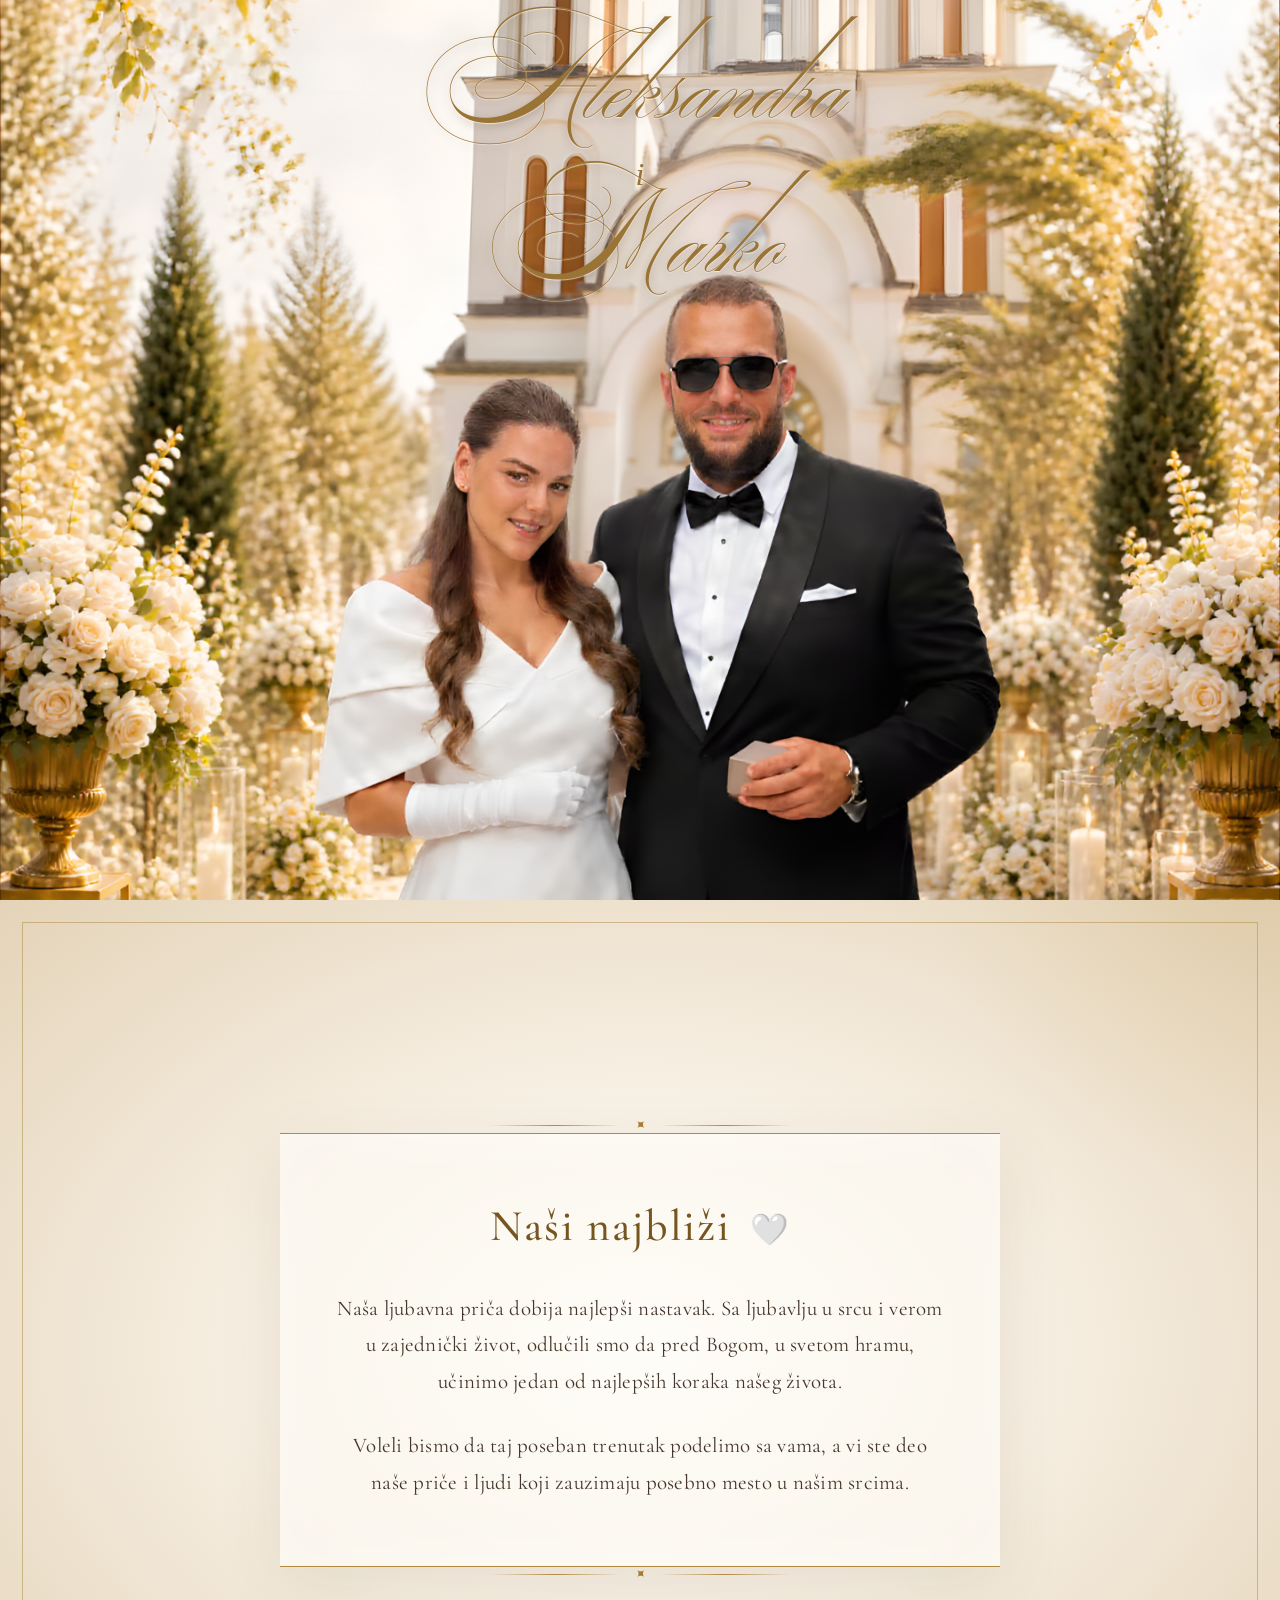
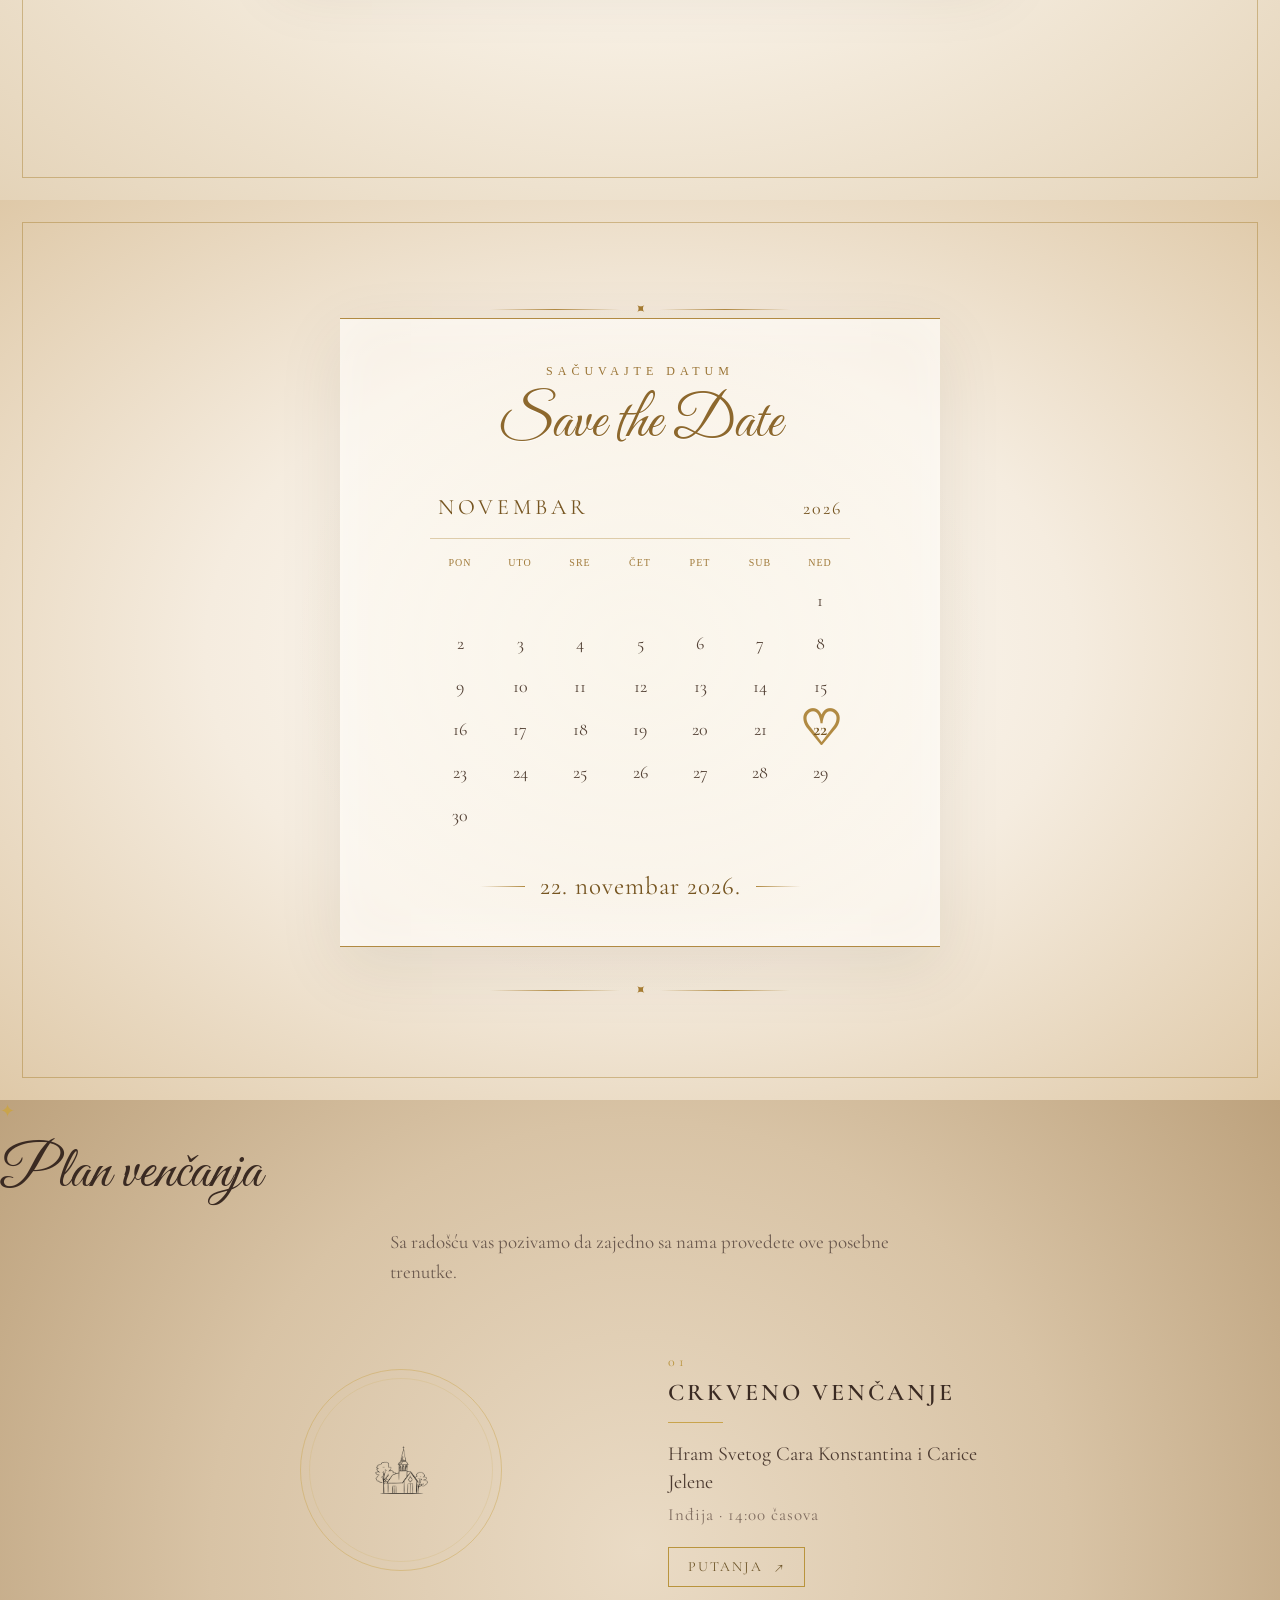
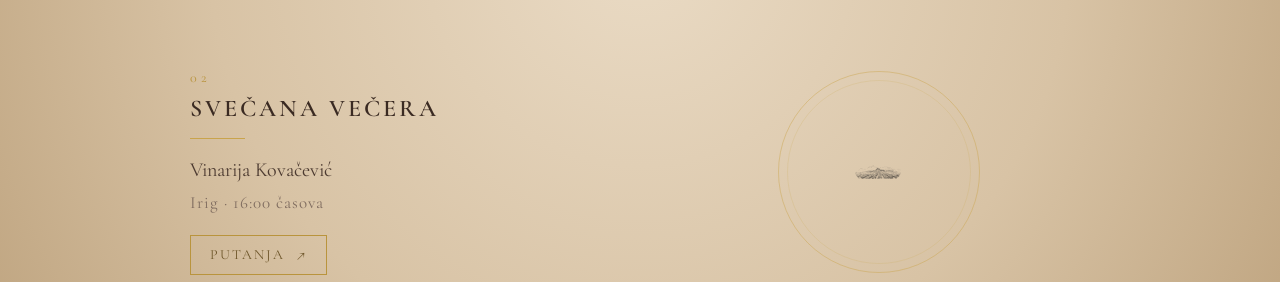
==== main.html @ 63fb06d2 "pozivnica" ====
<!DOCTYPE html>
<html lang="en">
<head>
    <meta charset="UTF-8">
    <meta name="viewport" content="width=device-width, initial-scale=1.0">
    <title>Aleksandra i Marko</title>
    <link rel="stylesheet" href="style.css">

    <link rel="preconnect" href="https://fonts.googleapis.com">
<link rel="preconnect" href="https://fonts.gstatic.com" crossorigin>

<link href="https://fonts.googleapis.com/css2?family=Cormorant+Garamond:wght@400;500;600&family=Great+Vibes&display=swap" rel="stylesheet">
</head>
<body>

    <div class="petals">
        <span class="petal" style="left: 5%; --sway: 40px; animation-duration: 8s; animation-delay: 0s;"></span>
        <span class="petal" style="left: 15%; --sway: -30px; animation-duration: 10s; animation-delay: 2s;"></span>
        <span class="petal" style="left: 25%; --sway: 50px; animation-duration: 9s; animation-delay: 4s;"></span>
        <span class="petal" style="left: 35%; --sway: -40px; animation-duration: 11s; animation-delay: 1s;"></span>
        <span class="petal" style="left: 45%; --sway: 35px; animation-duration: 8s; animation-delay: 5s;"></span>
        <span class="petal" style="left: 55%; --sway: -50px; animation-duration: 10s; animation-delay: 3s;"></span>
        <span class="petal" style="left: 65%; --sway: 45px; animation-duration: 9s; animation-delay: 6s;"></span>
        <span class="petal" style="left: 75%; --sway: -35px; animation-duration: 12s; animation-delay: 2s;"></span>
        <span class="petal" style="left: 85%; --sway: 55px; animation-duration: 8s; animation-delay: 4s;"></span>
        <span class="petal" style="left: 95%; --sway: -45px; animation-duration: 10s; animation-delay: 1s;"></span>
    </div>

   <section class="couple-hero">

       <div class="couple-names">

    <span class="name">Aleksandra</span>

    <span class="and">i</span>

    <span class="name">Marko</span>

</div>

    </section>

    <section class="love-story">

   


    <div class="gold-ornament top-ornament">
        <span></span>
        <span>✦</span>
        <span></span>
    </div>

    <div class="story-content">

        <h2>Naši najbliži <span>🤍</span></h2>

        <p>
            Naša ljubavna priča dobija najlepši nastavak.
            Sa ljubavlju u srcu i verom u zajednički život,
            odlučili smo da pred Bogom, u svetom hramu,
            učinimo jedan od najlepših koraka našeg života.
        </p>

        <p>
            Voleli bismo da taj poseban trenutak podelimo sa vama,
            a vi ste deo naše priče i ljudi koji zauzimaju
            posebno mesto u našim srcima.
        </p>

    </div>

    <div class="gold-ornament bottom-ornament">
        <span></span>
        <span>✦</span>
        <span></span>
    </div>

</section>

<section class="save-date">

    <div class="save-date-ornament">
        <span></span>
        <span>✦</span>
        <span></span>
    </div>

    <div class="save-date-content">

        <p class="save-date-small">SAČUVAJTE DATUM</p>

        <h2>Save the Date</h2>

        <div class="calendar">

            <div class="calendar-header">
                <span>NOVEMBAR</span>
                <span>2026</span>
            </div>

            <div class="weekdays">
                <span>PON</span>
                <span>UTO</span>
                <span>SRE</span>
                <span>ČET</span>
                <span>PET</span>
                <span>SUB</span>
                <span>NED</span>
            </div>

            <div class="days">

                <span></span>
                <span></span>
                <span></span>
                <span></span>
                <span></span>
                <span></span>

                <span>1</span>
                <span>2</span>
                <span>3</span>
                <span>4</span>
                <span>5</span>
                <span>6</span>
                <span>7</span>
                <span>8</span>
                <span>9</span>
                <span>10</span>
                <span>11</span>
                <span>12</span>
                <span>13</span>
                <span>14</span>
                <span>15</span>
                <span>16</span>
                <span>17</span>
                <span>18</span>
                <span>19</span>
                <span>20</span>
                <span>21</span>

                <span class="special-day">
                    <span class="heart">♡</span>
                    <span class="date-number">22</span>
                </span>

                <span>23</span>
                <span>24</span>
                <span>25</span>
                <span>26</span>
                <span>27</span>
                <span>28</span>
                <span>29</span>
                <span>30</span>

            </div>

        </div>

        <div class="save-date-bottom">

            <span class="mini-line"></span>

            <p>22. novembar 2026.</p>

            <span class="mini-line"></span>

        </div>

    </div>

    <div class="save-date-ornament bottom-save">
        <span></span>
        <span>✦</span>
        <span></span>
    </div>

</section>

<!-- =========================
     PLAN VENČANJA
========================= -->

<section class="wedding-plan">

    <div class="section-ornament">✦</div>

    <h2>Plan venčanja</h2>

    <p class="plan-intro">
        Sa radošću vas pozivamo da zajedno sa nama
        provedete ove posebne trenutke.
    </p>


    <div class="plan-items">

        <!-- CRKVENO VENČANJE -->

        <div class="plan-item">

            <div class="location-image">
                <img
                    src="img/hram-outline.png"
                    alt="Hram Svetog Cara Konstantina i Carice Jelene"
                >
            </div>

            <div class="plan-content">

                <span class="plan-number">01</span>

                <h3>CRKVENO VENČANJE</h3>

                <div class="gold-line"></div>

                <p class="location-name">
                    Hram Svetog Cara Konstantina
                    i Carice Jelene
                </p>

                <p class="location-place">
                    Inđija · 14:00 časova
                </p>

                <a
                    href="https://www.google.com/maps/search/?api=1&query=Hram+Svetog+Cara+Konstantina+i+Carice+Jelene+Indjija"
                    target="_blank"
                    class="route-button"
                >
                    <span>PUTANJA</span>
                    <span class="arrow">↗</span>
                </a>

            </div>

        </div>


        <!-- SVEČANA VEČERA -->

        <div class="plan-item">

            <div class="location-image">
                <img
                    src="img/vinarija-outline.png"
                    alt="Vinarija Kovačević"
                >
            </div>

            <div class="plan-content">

                <span class="plan-number">02</span>

                <h3>SVEČANA VEČERA</h3>

                <div class="gold-line"></div>

                <p class="location-name">
                    Vinarija Kovačević
                </p>

                <p class="location-place">
                    Irig · 16:00 časova
                </p>

                <a
                    href="https://www.google.com/maps/search/?api=1&query=Vinarija+Kovacevic+Irig"
                    target="_blank"
                    class="route-button"
                >
                    <span>PUTANJA</span>
                    <span class="arrow">↗</span>
                </a>

            </div>

        </div>

    </div>

</section>














<script src="script.js"></script>
</body>
</html>
---- style.css ----
@import url('https://fonts.googleapis.com/css2?family=Ballet&display=swap');

* {
    margin: 0;
    padding: 0;
    box-sizing: border-box;
}

html,
body {
    width: 100%;
    height: 100%;
}

body {
    overflow-x: hidden;
    overflow-y: auto;

  background:
        radial-gradient(
            circle at center,
            #eadbc5 0%,
            #d8c3a5 55%,
            #bda27d 100%
        );


    font-family: Georgia, "Times New Roman", serif;
}


/* =========================
   GLAVNA STRANICA
========================= */



.cover {
    width: 100%;
    height: 100vh;

    display: flex;
    justify-content: center;
    align-items: center;

    position: relative;
}


/* =========================
   SLIKA SA GOLUBOVIMA
========================= */

.invitation-image {
    position: relative;

    display: flex;
    justify-content: center;
    align-items: center;

    z-index: 5;

    animation: floating 4s ease-in-out infinite;
}


.invitation-image img {
    display: block;

    width: min(700px, 85vw);
    max-height: 82vh;

    object-fit: contain;

    filter:
        drop-shadow(
            0 18px 30px rgba(100, 75, 45, 0.16)
        );
}


/* =========================
   POMERANJE SLIKE GORE-DOLE
========================= */

@keyframes floating {

    0%,
    100% {
        transform: translateY(0);
    }

    50% {
        transform: translateY(-12px);
    }
}


/* =========================
   DUGME OTVORITE
========================= */

#openInvitation {
    position: absolute;

    left: 50%;
    bottom: 33%;

    transform: translateX(-50%) rotate(8deg);

    padding: 13px 36px;

    background: transparent;

    border: 1px solid #b99d7d;

    color: #765f49;

    font-family: Georgia, "Times New Roman", serif;

    font-size: 13px;

    letter-spacing: 3px;

    cursor: pointer;

    z-index: 10;

    transition:
        background 0.3s ease,
        color 0.3s ease,
        transform 0.3s ease,
        box-shadow 0.3s ease;
}

#openInvitation:hover {
    background: #b99d7d;

    color: #fff;

    transform:
        translateX(-50%)
        translateY(-2px);

    box-shadow:
        0 8px 20px rgba(100, 75, 45, 0.2);
}


/* =========================
   LATICE
========================= */

.petals {
    position: fixed;

    inset: 0;

    overflow: hidden;

    pointer-events: none;

    z-index: 20;
}


.petal {
    position: absolute;

    top: -30px;

    width: 13px;
    height: 8px;

    background: rgba(255, 255, 255, 0.92);

    border-radius: 100% 0 100% 0;

    filter:
        drop-shadow(
            0 2px 3px rgba(120, 90, 60, 0.12)
        );

    animation: falling linear infinite;
}


@keyframes falling {

    0% {
        transform:
            translateY(-30px)
            translateX(0)
            rotate(0deg);

        opacity: 0;
    }

    10% {
        opacity: 1;
    }

    50% {
        transform:
            translateY(50vh)
            translateX(var(--sway))
            rotate(180deg);
    }

    100% {
        transform:
            translateY(110vh)
            translateX(calc(var(--sway) * -1))
            rotate(360deg);

        opacity: 0;
    }
}


@media (max-width: 600px) {

    .invitation-image img {
        width: 94vw;
        max-height: 75vh;
    }

    #openInvitation {
        bottom: 33%;

        padding: 8px 20px;

        font-size: 9px;

        letter-spacing: 2px;

        transform: translateX(-50%) rotate(8deg);
    }

    #openInvitation:hover {
        transform: translateX(-50%) rotate(8deg);
    }
}

/* =========================
   ALEKSANDRA & MARKO
========================= */

.couple-hero {
    width: 100%;
    min-height: 100vh;

    position: relative;

    display: flex;
    justify-content: center;
    align-items: flex-start;

    background-image: url("img/anaimarko.jpg");
    background-size: cover;
    background-position: center center;

    overflow: hidden;
}


.couple-names {
    position: absolute;

    top: 6%;
    left: 50%;

    transform: translateX(-50%);

    width: 100%;

    display: flex;
    flex-direction: column;
    align-items: center;

    text-align: center;

    z-index: 2;
}


.couple-names .name {
    font-family: "Ballet", "Allura", "Snell Roundhand",
        "Segoe Script", cursive;

    font-size: clamp(70px, 9vw, 125px);

    font-weight: 400;

    line-height: 0.75;

    color: #9a7435;

    text-shadow:
        0 1px 1px rgba(255, 255, 255, 0.6),
        0 3px 10px rgba(70, 45, 15, 0.25);
}


.couple-names .and {
    font-family: Georgia, "Times New Roman", serif;

    font-size: clamp(20px, 2.5vw, 32px);

    font-style: italic;

    color: #9a7435;

    margin: 18px 0;

    line-height: 1;
}

@media (max-width: 600px) {

    .couple-hero {
        width: 100%;
        height: 0;
        min-height: 0;

        /* visina fotografije */
        padding-bottom: 135%;

        background-size: 100% 100%;
        background-repeat: no-repeat;
        background-position: center top;
        background-color: #f3ebdd;

        overflow: hidden;
    }

    .couple-names {
        top: 3%;
    }

    .couple-names .name {
        font-size: 40px;
    }

    .couple-names .and {
        font-size: 25px;
        margin: 12px 0;
    }

    .love-story {
        min-height: auto;
        padding: 0 20px 60px;
    }

    .love-story::before {
        inset: 12px;
    }

    .story-content {
        width: 100%;
        padding: 40px 24px;
    }

    .story-content h2 {
        font-size: 34px;
        margin-bottom: 28px;
    }

    .story-content h2 span {
        font-size: 26px;
    }

    .story-content p {
        font-size: 18px;
        line-height: 1.65;
    }

    .gold-ornament {
        width: 220px;
    }

    .top-ornament {
        margin: 0;
    }

    .bottom-ornament {
        margin-top: 0;
    }
}
.love-story {
    position: relative;
    width: 100%;
    min-height: 100vh;
    box-sizing: border-box;

    padding: 110px 25px;

    display: flex;
    flex-direction: column;
    justify-content: center;
    align-items: center;

    background:
        radial-gradient(
            ellipse at center,
            #fffdf8 0%,
            #f6eee1 45%,
            #e4d3b8 100%
        );

    overflow: hidden;
}

/* Suptilni zlatni sjaj u pozadini */
.love-story::after {
    content: "";
    position: absolute;

    width: 600px;
    height: 600px;

    border-radius: 50%;

    background: radial-gradient(
        circle,
        rgba(190, 150, 70, 0.13),
        rgba(190, 150, 70, 0) 70%
    );

    top: -300px;
    right: -250px;

    pointer-events: none;
}

/* Elegantni okvir oko cele sekcije */
.love-story::before {
    content: "";

    position: absolute;
    inset: 22px;

    border: 1px solid rgba(166, 126, 47, 0.45);

    pointer-events: none;
}


/* GLAVNI BLOK SA TEKSTOM */

.story-content {
    position: relative;
    z-index: 2;

    width: min(720px, 100%);
    box-sizing: border-box;

    padding: 65px 55px;

    text-align: center;

    background: rgba(255, 253, 248, 0.55);

    border-top: 1px solid #b18a42;
    border-bottom: 1px solid #b18a42;

    box-shadow:
        0 20px 60px rgba(80, 55, 20, 0.10),
        inset 0 0 50px rgba(255, 255, 255, 0.45);
}


/* NASLOV */

.story-content h2 {
    margin: 0 0 38px;

    font-family: "Cormorant Garamond", Georgia, serif;

    font-size: 44px;
    font-weight: 500;

    letter-spacing: 2px;

    color: #765521;
}

.story-content h2 span {
    font-family: Georgia, serif;

    font-size: 31px;

    margin-left: 7px;

    color: #a67c32;
}


/* TEKST */

.story-content p {
    margin: 0 auto 27px;

    max-width: 620px;

    font-family: "Cormorant Garamond", Georgia, serif;

    font-size: 21px;
    line-height: 1.75;

    letter-spacing: 0.25px;

    color: #45362b;
}

.story-content p:last-child {
    margin-bottom: 0;
}


/* ZLATNE LINIJE I ORNAMENT */

.gold-ornament {
    position: relative;
    z-index: 3;

    display: flex;
    align-items: center;
    justify-content: center;

    gap: 14px;

    width: 300px;

    color: #a67c32;
}

.gold-ornament span:first-child,
.gold-ornament span:last-child {
    height: 1px;
    flex: 1;

    background: linear-gradient(
        to right,
        transparent,
        #b18a42,
        transparent
    );
}

.gold-ornament span:nth-child(2) {
    font-size: 14px;
    transform: rotate(45deg);
}

.top-ornament {
    margin-bottom: -1px;
}

.bottom-ornament {
    margin-top: -1px;
}


/* TELEFON */

@media (max-width: 600px) {

    .love-story {
        min-height: auto;
        padding: 25px 20px 60px;
    }

    .love-story::before {
        inset: 12px;
    }

    .story-content {
        width: 100%;
        padding: 40px 24px;
    }

    .story-content h2 {
        font-size: 34px;
        margin-bottom: 28px;
    }

    .story-content h2 span {
        font-size: 26px;
    }

    .story-content p {
        font-size: 18px;
        line-height: 1.65;
    }

    .gold-ornament {
        width: 220px;
    }

    .top-ornament {
        margin-top: 0;
        margin-bottom: 0;
    }

    .bottom-ornament {
        margin-top: 0;
    }
}

/* =========================
   SAČUVAJ DATUM
========================= */

.save-date {
    position: relative;
    width: 100%;
    min-height: 100vh;
    padding: 100px 25px;
    display: flex;
    flex-direction: column;
    justify-content: center;
    align-items: center;
    box-sizing: border-box;

    background:
        radial-gradient(
            ellipse at center,
            #fffdf9 0%,
            #f5ecdf 48%,
            #dfc9a8 100%
        );

    overflow: hidden;
}

/* suptilni zlatni sjaj */

.save-date::before {
    content: "";
    position: absolute;
    width: 700px;
    height: 700px;
    border-radius: 50%;

    background:
        radial-gradient(
            circle,
            rgba(185, 145, 65, 0.14),
            rgba(185, 145, 65, 0) 70%
        );

    top: 50%;
    left: 50%;
    transform: translate(-50%, -50%);

    pointer-events: none;
}

/* elegantan okvir */

.save-date::after {
    content: "";
    position: absolute;
    inset: 22px;

    border: 1px solid rgba(166, 126, 47, 0.45);

    pointer-events: none;
}


/* =========================
   ORNAMENT
========================= */

.save-date-ornament {
    position: relative;
    z-index: 2;

    display: flex;
    align-items: center;
    justify-content: center;

    width: 300px;
    gap: 14px;

    color: #a67c32;
}

.save-date-ornament span:first-child,
.save-date-ornament span:last-child {
    height: 1px;
    flex: 1;

    background:
        linear-gradient(
            to right,
            transparent,
            #b18a42,
            transparent
        );
}

.save-date-ornament span:nth-child(2) {
    font-size: 14px;
    transform: rotate(45deg);
}

.bottom-save {
    margin-top: 35px;
}


/* =========================
   SADRŽAJ
========================= */

.save-date-content {
    position: relative;
    z-index: 2;

    width: min(600px, 100%);
    padding: 45px 50px;

    text-align: center;

    background: rgba(255, 253, 248, 0.48);

    border-top: 1px solid #b18a42;
    border-bottom: 1px solid #b18a42;

    box-shadow:
        0 20px 60px rgba(80, 55, 20, 0.10),
        inset 0 0 50px rgba(255, 255, 255, 0.45);
}


/* =========================
   NASLOV
========================= */

.save-date-small {
    margin: 0 0 8px;

    font-family: Georgia, serif;
    font-size: 12px;
    letter-spacing: 5px;

    color: #9a7435;
}

.save-date-content h2 {
    margin: 0 0 35px;

    font-family: "Great Vibes", cursive;
    font-size: 58px;
    font-weight: 400;

    color: #8d682d;

    text-shadow:
        0 1px 1px rgba(255, 255, 255, 0.8);
}


/* =========================
   KALENDAR
========================= */

.calendar {
    width: 100%;
    max-width: 420px;
    margin: 0 auto;
}


/* NOVEMBAR 2026 */

.calendar-header {
    display: flex;
    justify-content: space-between;
    align-items: baseline;

    padding: 0 8px 18px;

    border-bottom: 1px solid rgba(166, 126, 47, 0.35);

    font-family: "Cormorant Garamond", Georgia, serif;

    color: #765521;
}

.calendar-header span:first-child {
    font-size: 22px;
    letter-spacing: 4px;
}

.calendar-header span:last-child {
    font-size: 18px;
    letter-spacing: 2px;
}


/* DANI U NEDELJI */

.weekdays,
.days {
    display: grid;
    grid-template-columns: repeat(7, 1fr);
}

.weekdays {
    margin-top: 18px;
    margin-bottom: 10px;
}

.weekdays span {
    font-family: Georgia, serif;
    font-size: 10px;
    letter-spacing: 1px;

    color: #a17b3b;
}


/* DATUMI */

.days span {
    position: relative;

    height: 43px;

    display: flex;
    justify-content: center;
    align-items: center;

    font-family: "Cormorant Garamond", Georgia, serif;
    font-size: 18px;

    color: #554337;
}


/* =========================
   22. NOVEMBAR
========================= */

.special-day {
    position: relative;

    color: #8d682d !important;

    font-weight: 600;
}

.special-day .heart {
    position: absolute;

    left: 50%;
    top: 50%;

    transform: translate(-50%, -50%);

    width: 48px;
    height: 48px;

    display: flex;
    justify-content: center;
    align-items: center;

    font-family: Georgia, serif;
    font-size: 48px;

    color: #b18a42;

    line-height: 1;

    z-index: 0;
}

.special-day .date-number {
    position: relative;
    z-index: 2;

    font-size: 18px;

    color: #765521;
}


/* =========================
   DONJI DATUM
========================= */

.save-date-bottom {
    margin-top: 35px;

    display: flex;
    align-items: center;
    justify-content: center;

    gap: 15px;
}

.save-date-bottom p {
    margin: 0;

    font-family: "Cormorant Garamond", Georgia, serif;
    font-size: 25px;
    letter-spacing: 1px;

    color: #765521;
}

.mini-line {
    width: 45px;
    height: 1px;

    background:
        linear-gradient(
            to right,
            transparent,
            #b18a42
        );
}

.mini-line:last-child {
    background:
        linear-gradient(
            to left,
            transparent,
            #b18a42
        );
}


/* =========================
   TELEFON
========================= */

@media (max-width: 600px) {

    .save-date {
        min-height: auto;
        padding: 70px 20px 60px;
    }

    .save-date::after {
        inset: 12px;
    }

    .save-date-content {
        width: 100%;
        padding: 40px 20px;
    }

    .save-date-small {
        font-size: 10px;
        letter-spacing: 3px;
    }

    .save-date-content h2 {
        font-size: 46px;
        margin-bottom: 30px;
    }

    .calendar {
        max-width: 100%;
    }

    .calendar-header span:first-child {
        font-size: 19px;
    }

    .calendar-header span:last-child {
        font-size: 16px;
    }

    .days span {
        height: 40px;
        font-size: 17px;
    }

    .special-day .heart {
        width: 44px;
        height: 44px;
        font-size: 44px;
    }

    .special-day .date-number {
        font-size: 17px;
    }

    .save-date-bottom {
        gap: 8px;
    }

    .save-date-bottom p {
        font-size: 20px;
        white-space: nowrap;
    }

    .mini-line {
        width: 25px;
    }

    .save-date-ornament {
        width: 220px;
    }
}
/* =========================
   LUKSUZNI ZLATNI VATROMET
========================= */

#fireworks {
    position: fixed;
    inset: 0;
    width: 100vw;
    height: 100vh;

    z-index: 99999;
    pointer-events: none;

    display: none;
    overflow: hidden;

    background: rgba(30, 20, 10, 0.08);
}


/* =========================
   CENTRALNI ZLATNI BLJESAK
========================= */

#fireworks::before {
    content: "";
    position: absolute;

    left: 50%;
    top: 50%;

    width: 20px;
    height: 20px;

    transform: translate(-50%, -50%);

    border-radius: 50%;

    background: #fff8d6;

    box-shadow:
        0 0 20px #fff8d6,
        0 0 50px #e8c66a,
        0 0 100px #d4af37,
        0 0 180px rgba(212, 175, 55, 0.8);

    animation: central-explosion 1.8s ease-out forwards;
}


@keyframes central-explosion {

    0% {
        transform:
            translate(-50%, -50%)
            scale(0);

        opacity: 0;
    }

    20% {
        transform:
            translate(-50%, -50%)
            scale(3);

        opacity: 1;
    }

    45% {
        transform:
            translate(-50%, -50%)
            scale(10);

        opacity: 0.8;
    }

    100% {
        transform:
            translate(-50%, -50%)
            scale(80);

        opacity: 0;
    }
}


/* =========================
   ZLATNI SVETLEĆI TRAGOVI
========================= */

.firework {
    position: absolute;

    width: 4px;
    height: 4px;

    border-radius: 50%;

    background: #fff4bd;

    box-shadow:
        0 0 5px #fff4bd,
        0 0 12px #e8c66a,
        0 0 25px #d4af37,
        0 0 45px rgba(212, 175, 55, 0.8);

    animation:
        luxury-firework 2s
        cubic-bezier(0.05, 0.7, 0.2, 1)
        forwards;
}


@keyframes luxury-firework {

    0% {
        transform:
            translate(0, 0)
            scale(0);

        opacity: 0;
    }

    8% {
        transform:
            translate(0, 0)
            scale(2);

        opacity: 1;
    }

    55% {
        opacity: 1;
    }

    100% {
        transform:
            translate(var(--x), var(--y))
            scale(0.1);

        opacity: 0;
    }
}


/* =========================
   ZLATNI PRSTENOVI
========================= */

.firework-ring {
    position: absolute;

    left: var(--ring-x);
    top: var(--ring-y);

    width: 20px;
    height: 20px;

    border: 2px solid rgba(232, 198, 106, 0.9);

    border-radius: 50%;

    transform:
        translate(-50%, -50%)
        scale(0);

    animation:
        ring-explosion 1.5s
        ease-out forwards;
}


@keyframes ring-explosion {

    0% {
        transform:
            translate(-50%, -50%)
            scale(0);

        opacity: 1;
    }

    70% {
        opacity: 0.7;
    }

    100% {
        transform:
            translate(-50%, -50%)
            scale(18);

        opacity: 0;
    }
}


/* =========================
   CELO EKRAN - ZLATNI VELO
========================= */

#fireworks::after {
    content: "";

    position: absolute;
    inset: 0;

    background:
        radial-gradient(
            circle at center,
            rgba(255, 242, 190, 0.65),
            rgba(212, 175, 55, 0.25) 25%,
            rgba(212, 175, 55, 0.08) 50%,
            transparent 75%
        );

    animation:
        golden-screen 1.9s
        ease-out forwards;
}


@keyframes golden-screen {

    0% {
        opacity: 0;
    }

    20% {
        opacity: 0.2;
    }

    45% {
        opacity: 1;
    }

    65% {
        opacity: 0.4;
    }

    100% {
        opacity: 0;
    }
}
```css
/* =========================
   PLAN VENČANJA
========================= */

.wedding-plan {
    position: relative;

    padding: 100px 25px 110px;

    background:
        radial-gradient(
            circle at 50% 0%,
            rgba(212, 175, 55, 0.08),
            transparent 45%
        ),
        #f3ebdd;

    text-align: center;

    overflow: hidden;
}


/* =========================
   NASLOV
========================= */

.section-ornament {
    font-size: 18px;

    color: #c9a44c;

    margin-bottom: 15px;

    letter-spacing: 8px;
}


.wedding-plan h2 {
    margin: 0;

    font-family: "Great Vibes", cursive;

    font-size: 58px;

    font-weight: 400;

    color: #3a2a22;
}


.plan-intro {
    max-width: 500px;

    margin: 18px auto 65px;

    font-family: "Cormorant Garamond", serif;

    font-size: 19px;

    line-height: 1.6;

    color: #6b594e;
}


/* =========================
   STAVKE
========================= */

.plan-items {
    max-width: 900px;

    margin: 0 auto;

    display: flex;

    flex-direction: column;

    gap: 75px;
}


.plan-item {
    display: grid;

    grid-template-columns: 1fr 1fr;

    align-items: center;

    gap: 55px;

    position: relative;
}


/* DRUGA STAVKA OBRNUTA */

.plan-item:nth-child(2) {
    direction: rtl;
}

.plan-item:nth-child(2) .plan-content {
    direction: ltr;
}


/* =========================
   OUTLINE SLIKA
========================= */

.location-image {
    width: 250px;

    height: 220px;

    margin: 0 auto;

    display: flex;

    align-items: center;

    justify-content: center;

    position: relative;
}


/* SPOLJNI KRUG */

.location-image::before {
    content: "";

    position: absolute;

    width: 200px;
    height: 200px;

    border: 1px solid
        rgba(201, 164, 76, 0.45);

    border-radius: 50%;

    transition: 0.5s ease;
}


/* UNUTRAŠNJI KRUG */

.location-image::after {
    content: "";

    position: absolute;

    width: 182px;
    height: 182px;

    border: 1px solid
        rgba(201, 164, 76, 0.18);

    border-radius: 50%;

    transition: 0.5s ease;
}


/* SLIKA */

.location-image img {
    position: relative;

    z-index: 2;

    width: 175px;

    height: 175px;

    object-fit: contain;

    opacity: 0.9;

    filter:
        sepia(20%)
        saturate(0.7)
        brightness(0.75);

    transition:
        transform 0.5s ease,
        filter 0.5s ease;
}


/* =========================
   HOVER NA SLIKU
========================= */

.plan-item:hover .location-image::before {
    transform: scale(1.08);

    border-color:
        rgba(201, 164, 76, 0.8);
}


.plan-item:hover .location-image::after {
    transform: scale(1.15);

    border-color:
        rgba(201, 164, 76, 0.35);
}


.plan-item:hover .location-image img {
    transform: scale(1.06);

    filter:
        sepia(30%)
        saturate(1)
        brightness(0.65);
}


/* =========================
   TEKST
========================= */

.plan-content {
    text-align: left;
}


.plan-number {
    display: block;

    font-family: "Cormorant Garamond", serif;

    font-size: 14px;

    letter-spacing: 4px;

    color: #b9943d;

    margin-bottom: 8px;
}


.plan-content h3 {
    margin: 0;

    font-family: "Cormorant Garamond", serif;

    font-size: 24px;

    font-weight: 600;

    letter-spacing: 3px;

    color: #3a2a22;
}


.gold-line {
    width: 55px;

    height: 1px;

    background: #c9a44c;

    margin: 15px 0 17px;
}


.location-name {
    margin: 0;

    max-width: 330px;

    font-family: "Cormorant Garamond", serif;

    font-size: 20px;

    line-height: 1.4;

    color: #4d3b31;
}


.location-place {
    margin: 8px 0 22px;

    font-family: "Cormorant Garamond", serif;

    font-size: 17px;

    letter-spacing: 1px;

    color: #806d60;
}


/* =========================
   DUGME PUTANJA
========================= */

.route-button {
    display: inline-flex;

    align-items: center;

    gap: 12px;

    padding: 9px 19px;

    border: 1px solid #b9943d;

    color: #6f572b;

    text-decoration: none;

    font-family: "Cormorant Garamond", serif;

    font-size: 14px;

    letter-spacing: 2px;

    transition:
        background 0.3s ease,
        color 0.3s ease,
        transform 0.3s ease,
        box-shadow 0.3s ease;
}


.route-button .arrow {
    font-size: 16px;

    transition: transform 0.3s ease;
}


.route-button:hover {
    background: #b9943d;

    color: #fffaf0;

    transform: translateY(-3px);

    box-shadow:
        0 8px 20px
        rgba(91, 67, 25, 0.15);
}


.route-button:hover .arrow {
    transform:
        translate(3px, -3px);
}


/* =========================
   MOBILNI
========================= */

@media (max-width: 700px) {

    .wedding-plan {
        padding:
            75px 20px 85px;
    }


    .wedding-plan h2 {
        font-size: 48px;
    }


    .plan-intro {
        font-size: 18px;

        margin-bottom: 50px;

        max-width: 330px;
    }


    .plan-items {
        gap: 65px;
    }


    .plan-item,
    .plan-item:nth-child(2) {

        display: flex;

        flex-direction: column;

        gap: 25px;

        direction: ltr;
    }


    .plan-item:nth-child(2) .plan-content {
        direction: ltr;
    }


    /* KRUGOVI NA MOBILNOM */

    .location-image {
        width: 220px;

        height: 200px;
    }


    .location-image::before {
        width: 190px;

        height: 190px;
    }


    .location-image::after {
        width: 174px;

        height: 174px;
    }


    /* VEĆA SLIKA */

    .location-image img {
        width: 165px;

        height: 165px;
    }


    .plan-content {
        width: 100%;

        text-align: center;
    }


    .gold-line {
        margin:
            13px auto 16px;
    }


    .location-name {
        max-width: 300px;

        margin-left: auto;
        margin-right: auto;

        font-size: 19px;
    }


    .location-place {
        font-size: 16px;
    }

}
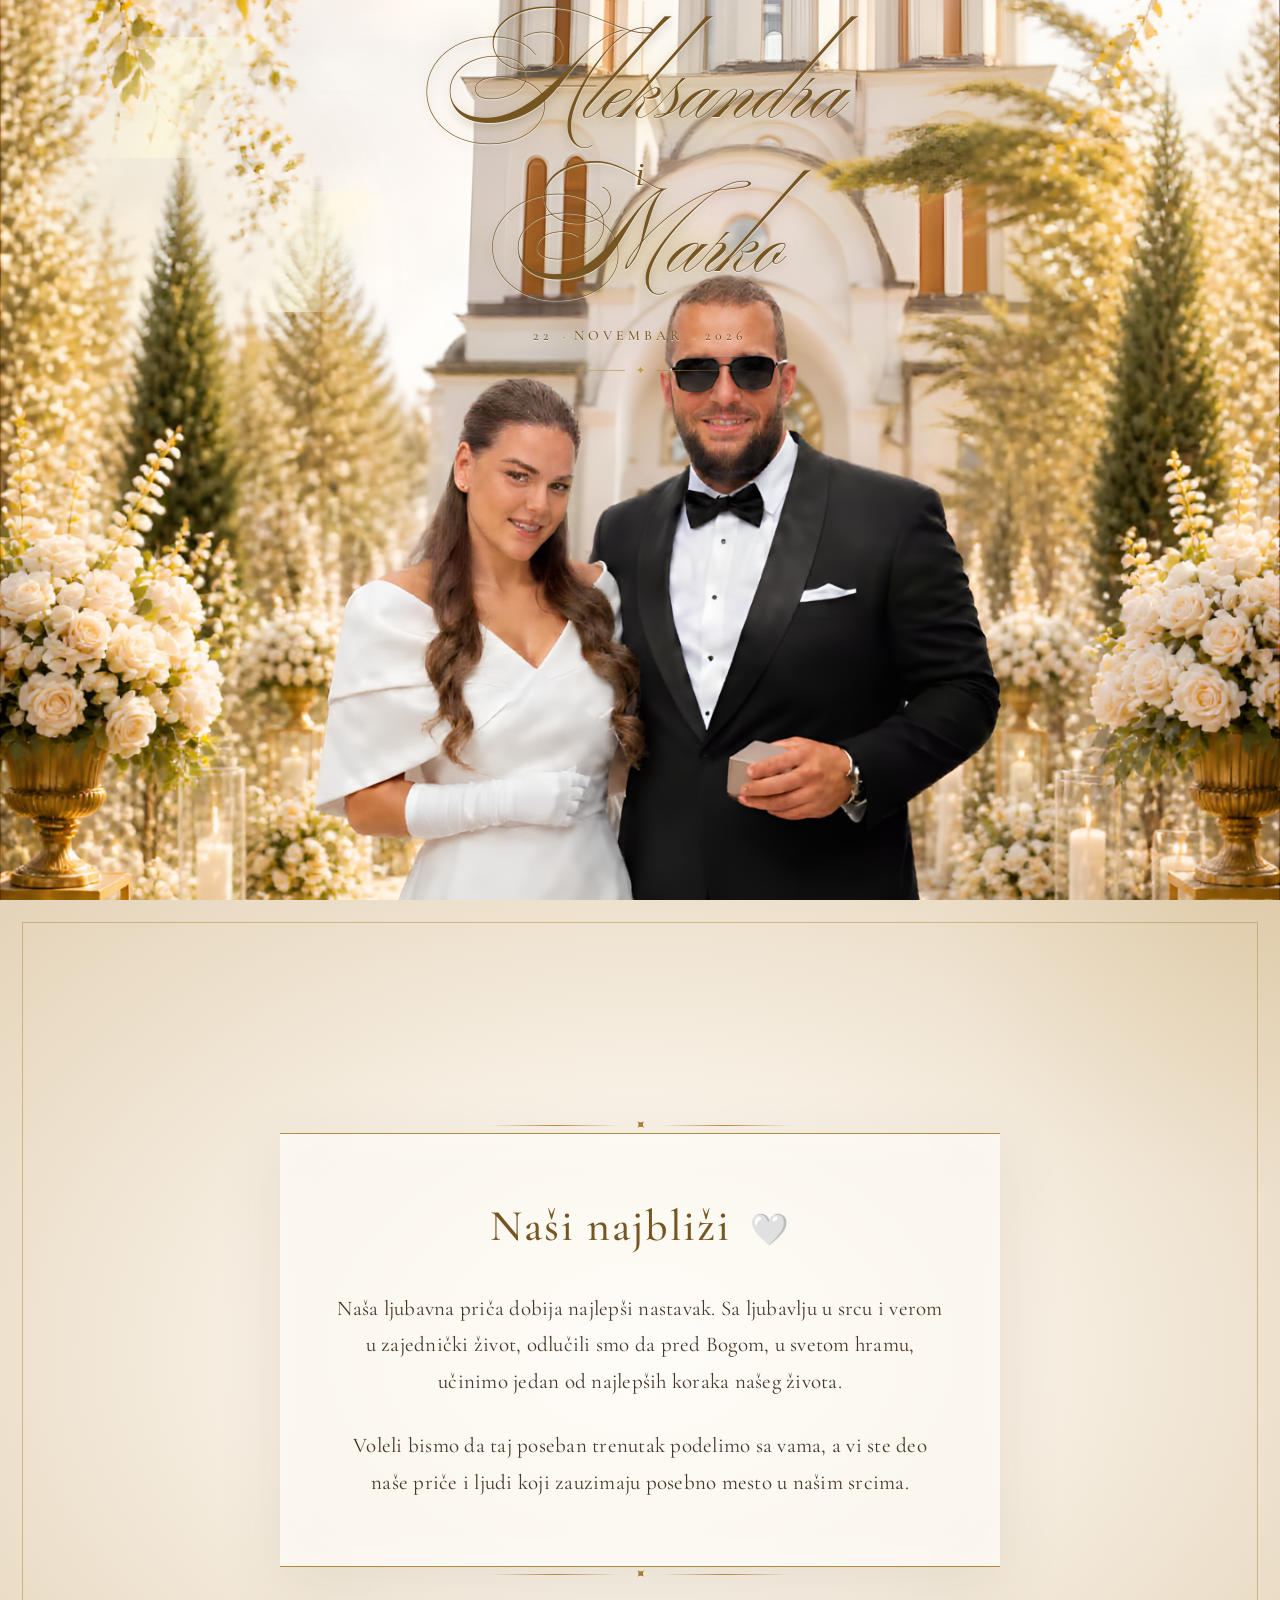
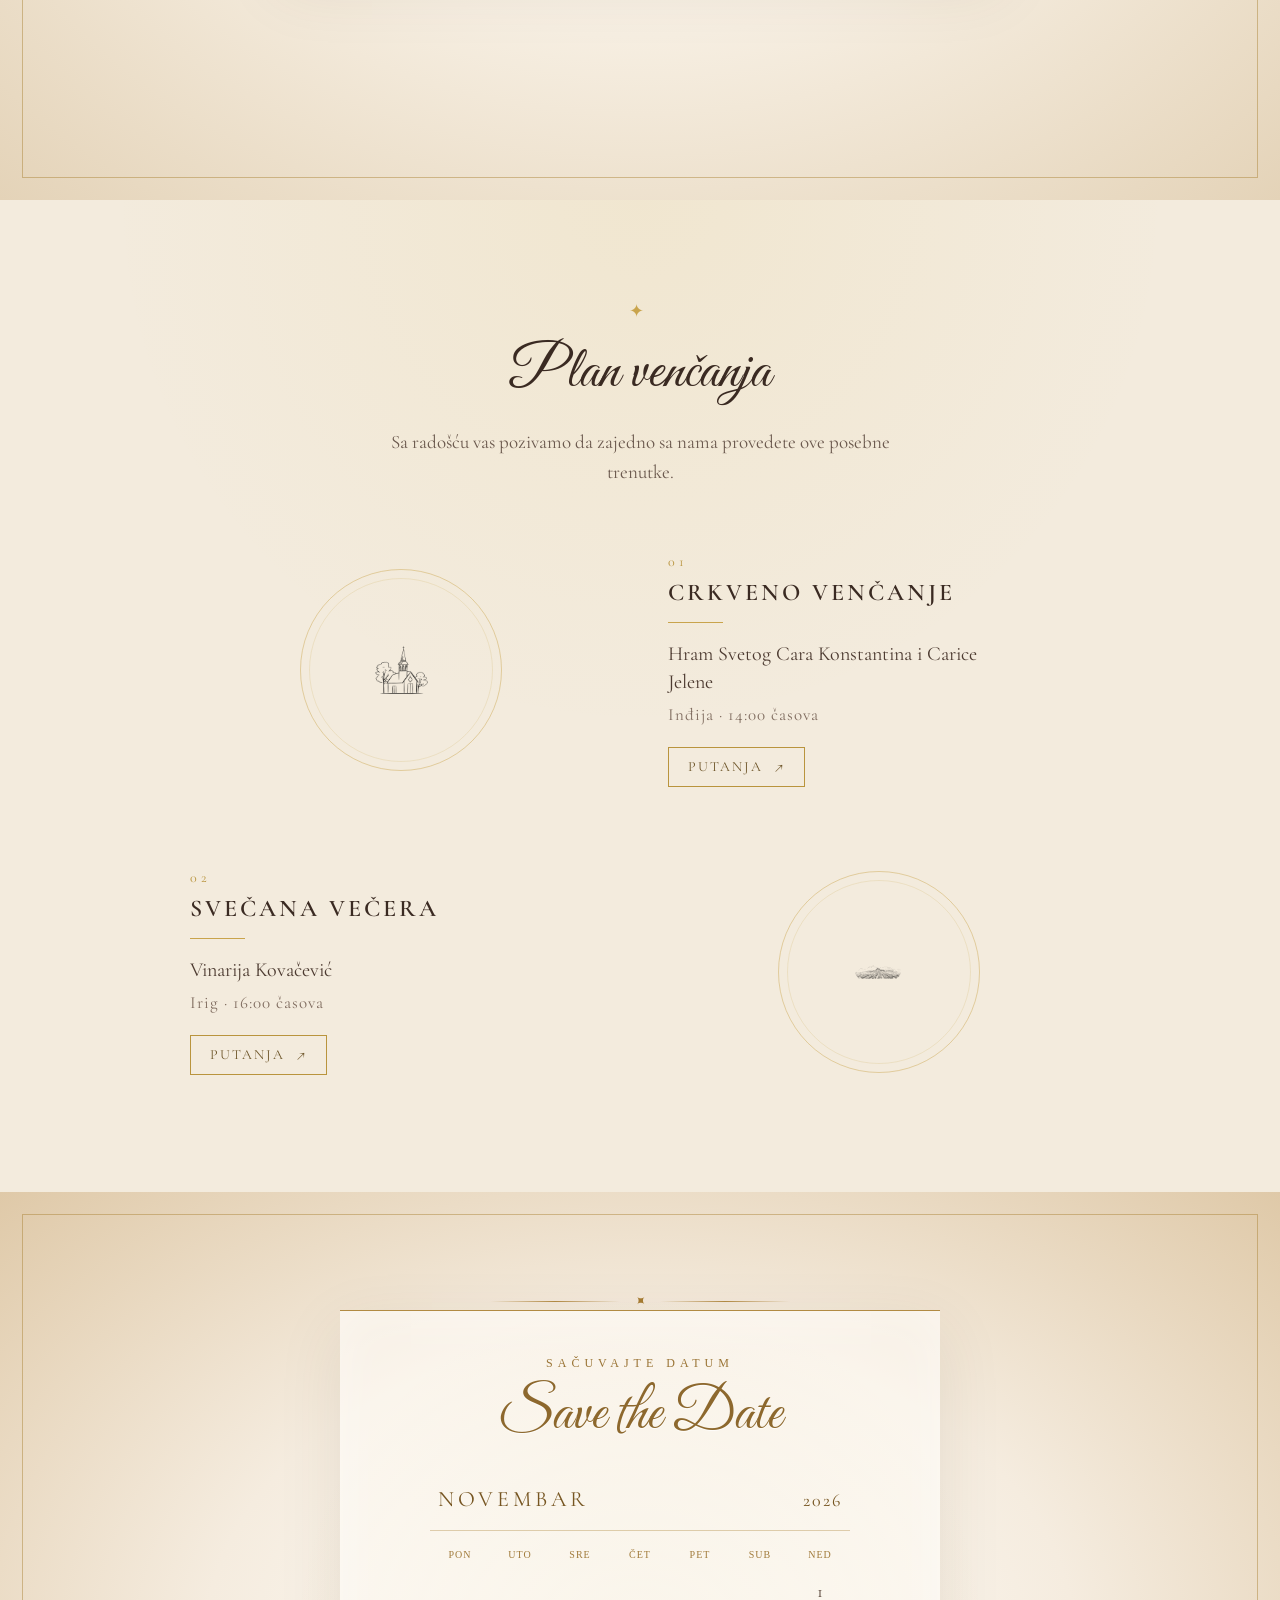
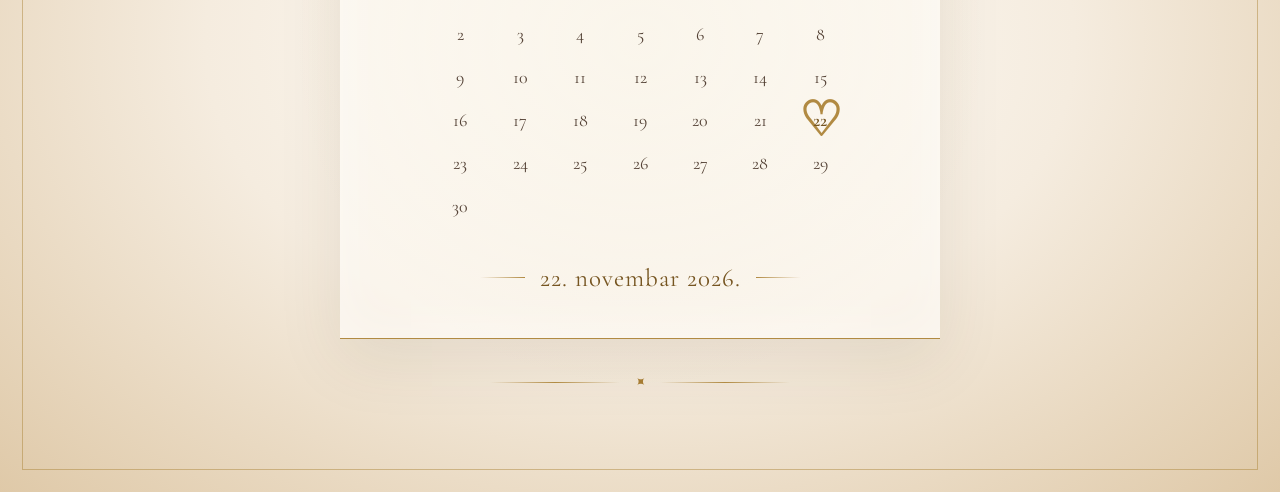
==== commit 79d278f2: "wedding-invatation" ====
--- a/main.html
+++ b/main.html
@@ -1,300 +1,373 @@
 <!DOCTYPE html>
-<html lang="en">
+<html lang="sr">
 <head>
     <meta charset="UTF-8">
     <meta name="viewport" content="width=device-width, initial-scale=1.0">
+
     <title>Aleksandra i Marko</title>
+
     <link rel="stylesheet" href="style.css">
 
     <link rel="preconnect" href="https://fonts.googleapis.com">
-<link rel="preconnect" href="https://fonts.gstatic.com" crossorigin>
-
-<link href="https://fonts.googleapis.com/css2?family=Cormorant+Garamond:wght@400;500;600&family=Great+Vibes&display=swap" rel="stylesheet">
+    <link rel="preconnect" href="https://fonts.gstatic.com" crossorigin>
+
+    <link
+        href="https://fonts.googleapis.com/css2?family=Cormorant+Garamond:wght@400;500;600&family=Great+Vibes&display=swap"
+        rel="stylesheet"
+    >
 </head>
+
 <body>
 
-    <div class="petals">
-        <span class="petal" style="left: 5%; --sway: 40px; animation-duration: 8s; animation-delay: 0s;"></span>
-        <span class="petal" style="left: 15%; --sway: -30px; animation-duration: 10s; animation-delay: 2s;"></span>
-        <span class="petal" style="left: 25%; --sway: 50px; animation-duration: 9s; animation-delay: 4s;"></span>
-        <span class="petal" style="left: 35%; --sway: -40px; animation-duration: 11s; animation-delay: 1s;"></span>
-        <span class="petal" style="left: 45%; --sway: 35px; animation-duration: 8s; animation-delay: 5s;"></span>
-        <span class="petal" style="left: 55%; --sway: -50px; animation-duration: 10s; animation-delay: 3s;"></span>
-        <span class="petal" style="left: 65%; --sway: 45px; animation-duration: 9s; animation-delay: 6s;"></span>
-        <span class="petal" style="left: 75%; --sway: -35px; animation-duration: 12s; animation-delay: 2s;"></span>
-        <span class="petal" style="left: 85%; --sway: 55px; animation-duration: 8s; animation-delay: 4s;"></span>
-        <span class="petal" style="left: 95%; --sway: -45px; animation-duration: 10s; animation-delay: 1s;"></span>
-    </div>
-
-   <section class="couple-hero">
-
-       <div class="couple-names">
-
-    <span class="name">Aleksandra</span>
-
-    <span class="and">i</span>
-
-    <span class="name">Marko</span>
-
-</div>
+    <!-- =========================================
+         HERO
+    ========================================== -->
+
+    <section class="couple-hero">
+
+        <!-- SVETLEĆE ČESTICE -->
+
+        <div class="sparkles" aria-hidden="true">
+
+            <span class="sparkle sparkle-dot sparkle-1"></span>
+            <span class="sparkle sparkle-small sparkle-2"></span>
+            <span class="sparkle sparkle-star sparkle-3">✦</span>
+            <span class="sparkle sparkle-small sparkle-4"></span>
+            <span class="sparkle sparkle-dot sparkle-5"></span>
+            <span class="sparkle sparkle-small sparkle-6"></span>
+            <span class="sparkle sparkle-star sparkle-7">✧</span>
+            <span class="sparkle sparkle-small sparkle-8"></span>
+            <span class="sparkle sparkle-dot sparkle-9"></span>
+            <span class="sparkle sparkle-small sparkle-10"></span>
+            <span class="sparkle sparkle-star sparkle-11">✦</span>
+            <span class="sparkle sparkle-small sparkle-12"></span>
+            <span class="sparkle sparkle-dot sparkle-13"></span>
+            <span class="sparkle sparkle-small sparkle-14"></span>
+            <span class="sparkle sparkle-dot sparkle-15"></span>
+            <span class="sparkle sparkle-small sparkle-16"></span>
+            <span class="sparkle sparkle-star sparkle-17">✧</span>
+            <span class="sparkle sparkle-small sparkle-18"></span>
+            <span class="sparkle sparkle-dot sparkle-19"></span>
+            <span class="sparkle sparkle-small sparkle-20"></span>
+            <span class="sparkle sparkle-star sparkle-21">✦</span>
+            <span class="sparkle sparkle-small sparkle-22"></span>
+            <span class="sparkle sparkle-dot sparkle-23"></span>
+            <span class="sparkle sparkle-star sparkle-24">✧</span>
+
+        </div>
+
+
+        <!-- SUPTILNI GLOW OKO HEROJA -->
+
+        <div class="hero-glow hero-glow-left"></div>
+        <div class="hero-glow hero-glow-right"></div>
+
+
+        <!-- IMENA -->
+
+        <div class="couple-names">
+
+            <span class="name">Aleksandra</span>
+
+            <span class="and">i</span>
+
+            <span class="name">Marko</span>
+
+            <div class="hero-date">
+                <span>22</span>
+                <span class="date-dot">·</span>
+                <span>NOVEMBAR</span>
+                <span class="date-dot">·</span>
+                <span>2026</span>
+            </div>
+
+            <div class="hero-bottom-ornament">
+                <span></span>
+                <span>✦</span>
+                <span></span>
+            </div>
+
+        </div>
 
     </section>
 
+
+    <!-- =========================================
+         NAŠI NAJBLIŽI
+    ========================================== -->
+
     <section class="love-story">
 
-   
-
-
-    <div class="gold-ornament top-ornament">
-        <span></span>
-        <span>✦</span>
-        <span></span>
-    </div>
-
-    <div class="story-content">
-
-        <h2>Naši najbliži <span>🤍</span></h2>
-
-        <p>
-            Naša ljubavna priča dobija najlepši nastavak.
-            Sa ljubavlju u srcu i verom u zajednički život,
-            odlučili smo da pred Bogom, u svetom hramu,
-            učinimo jedan od najlepših koraka našeg života.
+        <div class="gold-ornament top-ornament">
+            <span></span>
+            <span>✦</span>
+            <span></span>
+        </div>
+
+        <div class="story-content">
+
+            <h2>
+                Naši najbliži
+                <span>🤍</span>
+            </h2>
+
+            <p>
+                Naša ljubavna priča dobija najlepši nastavak.
+                Sa ljubavlju u srcu i verom u zajednički život,
+                odlučili smo da pred Bogom, u svetom hramu,
+                učinimo jedan od najlepših koraka našeg života.
+            </p>
+
+            <p>
+                Voleli bismo da taj poseban trenutak podelimo sa vama,
+                a vi ste deo naše priče i ljudi koji zauzimaju
+                posebno mesto u našim srcima.
+            </p>
+
+        </div>
+
+        <div class="gold-ornament bottom-ornament">
+            <span></span>
+            <span>✦</span>
+            <span></span>
+        </div>
+
+    </section>
+
+
+    <!-- =========================================
+         PLAN VENČANJA
+    ========================================== -->
+
+    <section class="wedding-plan">
+
+        <div class="section-ornament">✦</div>
+
+        <h2>Plan venčanja</h2>
+
+        <p class="plan-intro">
+            Sa radošću vas pozivamo da zajedno sa nama
+            provedete ove posebne trenutke.
         </p>
 
-        <p>
-            Voleli bismo da taj poseban trenutak podelimo sa vama,
-            a vi ste deo naše priče i ljudi koji zauzimaju
-            posebno mesto u našim srcima.
-        </p>
-
-    </div>
-
-    <div class="gold-ornament bottom-ornament">
-        <span></span>
-        <span>✦</span>
-        <span></span>
-    </div>
-
-</section>
-
-<section class="save-date">
-
-    <div class="save-date-ornament">
-        <span></span>
-        <span>✦</span>
-        <span></span>
-    </div>
-
-    <div class="save-date-content">
-
-        <p class="save-date-small">SAČUVAJTE DATUM</p>
-
-        <h2>Save the Date</h2>
-
-        <div class="calendar">
-
-            <div class="calendar-header">
-                <span>NOVEMBAR</span>
-                <span>2026</span>
-            </div>
-
-            <div class="weekdays">
-                <span>PON</span>
-                <span>UTO</span>
-                <span>SRE</span>
-                <span>ČET</span>
-                <span>PET</span>
-                <span>SUB</span>
-                <span>NED</span>
-            </div>
-
-            <div class="days">
-
-                <span></span>
-                <span></span>
-                <span></span>
-                <span></span>
-                <span></span>
-                <span></span>
-
-                <span>1</span>
-                <span>2</span>
-                <span>3</span>
-                <span>4</span>
-                <span>5</span>
-                <span>6</span>
-                <span>7</span>
-                <span>8</span>
-                <span>9</span>
-                <span>10</span>
-                <span>11</span>
-                <span>12</span>
-                <span>13</span>
-                <span>14</span>
-                <span>15</span>
-                <span>16</span>
-                <span>17</span>
-                <span>18</span>
-                <span>19</span>
-                <span>20</span>
-                <span>21</span>
-
-                <span class="special-day">
-                    <span class="heart">♡</span>
-                    <span class="date-number">22</span>
-                </span>
-
-                <span>23</span>
-                <span>24</span>
-                <span>25</span>
-                <span>26</span>
-                <span>27</span>
-                <span>28</span>
-                <span>29</span>
-                <span>30</span>
-
-            </div>
-
-        </div>
-
-        <div class="save-date-bottom">
-
-            <span class="mini-line"></span>
-
-            <p>22. novembar 2026.</p>
-
-            <span class="mini-line"></span>
-
-        </div>
-
-    </div>
-
-    <div class="save-date-ornament bottom-save">
-        <span></span>
-        <span>✦</span>
-        <span></span>
-    </div>
-
-</section>
-
-<!-- =========================
-     PLAN VENČANJA
-========================= -->
-
-<section class="wedding-plan">
-
-    <div class="section-ornament">✦</div>
-
-    <h2>Plan venčanja</h2>
-
-    <p class="plan-intro">
-        Sa radošću vas pozivamo da zajedno sa nama
-        provedete ove posebne trenutke.
-    </p>
-
-
-    <div class="plan-items">
-
-        <!-- CRKVENO VENČANJE -->
-
-        <div class="plan-item">
-
-            <div class="location-image">
-                <img
-                    src="img/hram-outline.png"
-                    alt="Hram Svetog Cara Konstantina i Carice Jelene"
-                >
-            </div>
-
-            <div class="plan-content">
-
-                <span class="plan-number">01</span>
-
-                <h3>CRKVENO VENČANJE</h3>
-
-                <div class="gold-line"></div>
-
-                <p class="location-name">
-                    Hram Svetog Cara Konstantina
-                    i Carice Jelene
+        <div class="plan-items">
+
+            <!-- CRKVA -->
+
+            <div class="plan-item">
+
+                <div class="location-image">
+
+                    <img
+                        src="img/hram-outline.png"
+                        alt="Hram Svetog Cara Konstantina i Carice Jelene"
+                    >
+
+                </div>
+
+                <div class="plan-content">
+
+                    <span class="plan-number">01</span>
+
+                    <h3>CRKVENO VENČANJE</h3>
+
+                    <div class="gold-line"></div>
+
+                    <p class="location-name">
+                        Hram Svetog Cara Konstantina
+                        i Carice Jelene
+                    </p>
+
+                    <p class="location-place">
+                        Inđija · 14:00 časova
+                    </p>
+
+                    <a
+                        href="https://www.google.com/maps/search/?api=1&query=Hram+Svetog+Cara+Konstantina+i+Carice+Jelene+Indjija"
+                        target="_blank"
+                        class="route-button"
+                    >
+                        <span>PUTANJA</span>
+                        <span class="arrow">↗</span>
+                    </a>
+
+                </div>
+
+            </div>
+
+
+            <!-- VINARIJA -->
+
+            <div class="plan-item">
+
+                <div class="location-image">
+
+                    <img
+                        src="img/vinarija-outline.png"
+                        alt="Vinarija Kovačević"
+                    >
+
+                </div>
+
+                <div class="plan-content">
+
+                    <span class="plan-number">02</span>
+
+                    <h3>SVEČANA VEČERA</h3>
+
+                    <div class="gold-line"></div>
+
+                    <p class="location-name">
+                        Vinarija Kovačević
+                    </p>
+
+                    <p class="location-place">
+                        Irig · 16:00 časova
+                    </p>
+
+                    <a
+                        href="https://www.google.com/maps/search/?api=1&query=Vinarija+Kovacevic+Irig"
+                        target="_blank"
+                        class="route-button"
+                    >
+                        <span>PUTANJA</span>
+                        <span class="arrow">↗</span>
+                    </a>
+
+                </div>
+
+            </div>
+
+        </div>
+
+    </section>
+
+
+    <!-- =========================================
+         SAVE THE DATE
+    ========================================== -->
+
+    <section class="save-date">
+
+        <div class="save-date-ornament top-save">
+            <span></span>
+            <span>✦</span>
+            <span></span>
+        </div>
+
+        <div class="save-date-content">
+
+            <p class="save-date-small">
+                SAČUVAJTE DATUM
+            </p>
+
+            <h2>
+                Save the Date
+            </h2>
+
+            <div class="calendar">
+
+                <div class="calendar-header">
+                    <span>NOVEMBAR</span>
+                    <span>2026</span>
+                </div>
+
+                <div class="weekdays">
+
+                    <span>PON</span>
+                    <span>UTO</span>
+                    <span>SRE</span>
+                    <span>ČET</span>
+                    <span>PET</span>
+                    <span>SUB</span>
+                    <span>NED</span>
+
+                </div>
+
+                <div class="days">
+
+                    <span></span>
+                    <span></span>
+                    <span></span>
+                    <span></span>
+                    <span></span>
+                    <span></span>
+
+                    <span>1</span>
+                    <span>2</span>
+                    <span>3</span>
+                    <span>4</span>
+                    <span>5</span>
+                    <span>6</span>
+                    <span>7</span>
+                    <span>8</span>
+                    <span>9</span>
+                    <span>10</span>
+                    <span>11</span>
+                    <span>12</span>
+                    <span>13</span>
+                    <span>14</span>
+                    <span>15</span>
+                    <span>16</span>
+                    <span>17</span>
+                    <span>18</span>
+                    <span>19</span>
+                    <span>20</span>
+                    <span>21</span>
+
+                    <span class="special-day">
+
+                        <span class="heart">♡</span>
+
+                        <span class="date-number">
+                            22
+                        </span>
+
+                    </span>
+
+                    <span>23</span>
+                    <span>24</span>
+                    <span>25</span>
+                    <span>26</span>
+                    <span>27</span>
+                    <span>28</span>
+                    <span>29</span>
+                    <span>30</span>
+
+                </div>
+
+            </div>
+
+            <div class="save-date-bottom">
+
+                <span class="mini-line"></span>
+
+                <p>
+                    22. novembar 2026.
                 </p>
 
-                <p class="location-place">
-                    Inđija · 14:00 časova
-                </p>
-
-                <a
-                    href="https://www.google.com/maps/search/?api=1&query=Hram+Svetog+Cara+Konstantina+i+Carice+Jelene+Indjija"
-                    target="_blank"
-                    class="route-button"
-                >
-                    <span>PUTANJA</span>
-                    <span class="arrow">↗</span>
-                </a>
-
-            </div>
-
-        </div>
-
-
-        <!-- SVEČANA VEČERA -->
-
-        <div class="plan-item">
-
-            <div class="location-image">
-                <img
-                    src="img/vinarija-outline.png"
-                    alt="Vinarija Kovačević"
-                >
-            </div>
-
-            <div class="plan-content">
-
-                <span class="plan-number">02</span>
-
-                <h3>SVEČANA VEČERA</h3>
-
-                <div class="gold-line"></div>
-
-                <p class="location-name">
-                    Vinarija Kovačević
-                </p>
-
-                <p class="location-place">
-                    Irig · 16:00 časova
-                </p>
-
-                <a
-                    href="https://www.google.com/maps/search/?api=1&query=Vinarija+Kovacevic+Irig"
-                    target="_blank"
-                    class="route-button"
-                >
-                    <span>PUTANJA</span>
-                    <span class="arrow">↗</span>
-                </a>
-
-            </div>
-
-        </div>
-
-    </div>
-
-</section>
-
-
-
-
-
-
-
-
-
-
-
-
-
-
-<script src="script.js"></script>
+                <span class="mini-line"></span>
+
+            </div>
+
+        </div>
+
+        <div class="save-date-ornament bottom-save">
+
+            <span></span>
+            <span>✦</span>
+            <span></span>
+
+        </div>
+
+    </section>
+
+    <audio id="weddingMusic" preload="auto">
+    <source src="audio/tarapana.mp3" type="audio/mpeg">
+</audio>
+
+
+    <script src="script.js"></script>
+
 </body>
 </html>
--- a/style.css
+++ b/style.css
@@ -1,4 +1,8 @@
 @import url('https://fonts.googleapis.com/css2?family=Ballet&display=swap');
+
+/* =========================================================
+   OSNOVNO
+========================================================= */
 
 * {
     margin: 0;
@@ -15,184 +19,445 @@
 body {
     overflow-x: hidden;
     overflow-y: auto;
-
-  background:
+    background:
         radial-gradient(
             circle at center,
             #eadbc5 0%,
             #d8c3a5 55%,
             #bda27d 100%
         );
-
-
     font-family: Georgia, "Times New Roman", serif;
 }
 
-
-/* =========================
-   GLAVNA STRANICA
-========================= */
-
-
+/* =========================================================
+   GLAVNA STRANICA - INDEX
+========================================================= */
 
 .cover {
     width: 100%;
     height: 100vh;
-
     display: flex;
     justify-content: center;
     align-items: center;
-
     position: relative;
-}
-
-
-/* =========================
+    z-index: 5;
+}
+
+/* =========================================================
+   ZLATNI GLITTER - INDEX
+========================================================= */
+
+#goldGlitter {
+    position: fixed;
+    inset: 0;
+    width: 100%;
+    height: 100%;
+    pointer-events: none;
+    z-index: 3;
+    overflow: hidden;
+}
+
+.glitter {
+    position: absolute;
+    width: 5px;
+    height: 5px;
+    border-radius: 50%;
+    background: #f7df8a;
+    box-shadow:
+        0 0 5px #fff5c7,
+        0 0 12px #e5bd55,
+        0 0 22px rgba(212, 175, 55, 0.9);
+    opacity: 0;
+    animation:
+        glitter-twinkle
+        ease-in-out
+        infinite;
+}
+
+.glitter.star {
+    width: auto;
+    height: auto;
+    background: transparent;
+    box-shadow: none;
+    color: #d4af37;
+    font-size: 14px;
+    text-shadow:
+        0 0 5px #fff4bf,
+        0 0 12px #e3bd57,
+        0 0 25px rgba(212, 175, 55, 0.8);
+}
+
+@keyframes glitter-twinkle {
+    0% {
+        opacity: 0;
+        transform: scale(0.2) rotate(0deg);
+    }
+
+    30% {
+        opacity: 0.35;
+    }
+
+    50% {
+        opacity: 1;
+        transform: scale(1.5) rotate(45deg);
+    }
+
+    70% {
+        opacity: 0.45;
+    }
+
+    100% {
+        opacity: 0;
+        transform: scale(0.2) rotate(90deg);
+    }
+}
+
+/* =========================================================
+   ZLATNI OKVIR
+========================================================= */
+
+.gold-frame {
+    position: fixed;
+    inset: 18px;
+    border: 1px solid rgba(184, 145, 54, 0.65);
+    pointer-events: none;
+    z-index: 25;
+    box-shadow:
+        inset 0 0 25px rgba(212, 175, 55, 0.08),
+        0 0 20px rgba(212, 175, 55, 0.05);
+}
+
+.gold-frame::before {
+    content: "";
+    position: absolute;
+    inset: 7px;
+    border: 1px solid rgba(212, 175, 55, 0.25);
+}
+
+/* =========================================================
+   ORNAMENTI U ĆOŠKOVIMA
+========================================================= */
+
+.corner-ornament {
+    position: fixed;
+    z-index: 27;
+    color: #b9943d;
+    font-family: Georgia, serif;
+    font-size: 42px;
+    line-height: 1;
+    text-shadow:
+        0 0 5px rgba(255, 239, 173, 0.9),
+        0 0 12px rgba(212, 175, 55, 0.5);
+    pointer-events: none;
+    animation:
+        ornament-glow
+        3s
+        ease-in-out
+        infinite;
+}
+
+.top-left {
+    top: 30px;
+    left: 30px;
+    transform: rotate(-15deg);
+}
+
+.top-right {
+    top: 30px;
+    right: 30px;
+    transform:
+        scaleX(-1)
+        rotate(-15deg);
+}
+
+.bottom-left {
+    bottom: 30px;
+    left: 30px;
+    transform:
+        scaleY(-1)
+        rotate(-15deg);
+}
+
+.bottom-right {
+    bottom: 30px;
+    right: 30px;
+    transform:
+        scale(-1)
+        rotate(-15deg);
+}
+
+@keyframes ornament-glow {
+    0%,
+    100% {
+        opacity: 0.65;
+    }
+
+    50% {
+        opacity: 1;
+        text-shadow:
+            0 0 8px rgba(255, 244, 190, 1),
+            0 0 20px rgba(212, 175, 55, 0.8);
+    }
+}
+
+/* =========================================================
    SLIKA SA GOLUBOVIMA
-========================= */
+========================================================= */
 
 .invitation-image {
     position: relative;
-
     display: flex;
     justify-content: center;
     align-items: center;
-
-    z-index: 5;
-
-    animation: floating 4s ease-in-out infinite;
-}
-
+    z-index: 10;
+    animation:
+        floating
+        4s
+        ease-in-out
+        infinite;
+}
+
+.invitation-glow {
+    position: absolute;
+    width: 75%;
+    height: 75%;
+    left: 50%;
+    top: 50%;
+    transform:
+        translate(-50%, -50%);
+    border-radius: 50%;
+    background:
+        radial-gradient(
+            circle,
+            rgba(255, 224, 132, 0.28),
+            rgba(212, 175, 55, 0.10) 40%,
+            transparent 72%
+        );
+    filter: blur(25px);
+    z-index: -1;
+    animation:
+        invitation-glow
+        3.5s
+        ease-in-out
+        infinite;
+}
+
+@keyframes invitation-glow {
+    0%,
+    100% {
+        transform:
+            translate(-50%, -50%)
+            scale(0.92);
+        opacity: 0.65;
+    }
+
+    50% {
+        transform:
+            translate(-50%, -50%)
+            scale(1.08);
+        opacity: 1;
+    }
+}
 
 .invitation-image img {
     display: block;
-
     width: min(700px, 85vw);
     max-height: 82vh;
-
     object-fit: contain;
-
     filter:
         drop-shadow(
             0 18px 30px rgba(100, 75, 45, 0.16)
         );
 }
 
-
-/* =========================
-   POMERANJE SLIKE GORE-DOLE
-========================= */
+/* =========================================================
+   POMERANJE SLIKE
+========================================================= */
 
 @keyframes floating {
-
     0%,
     100% {
-        transform: translateY(0);
+        transform:
+            translateY(0);
     }
 
     50% {
-        transform: translateY(-12px);
-    }
-}
-
-
-/* =========================
+        transform:
+            translateY(-12px);
+    }
+}
+
+/* =========================================================
    DUGME OTVORITE
-========================= */
+========================================================= */
 
 #openInvitation {
     position: absolute;
-
     left: 50%;
     bottom: 33%;
-
-    transform: translateX(-50%) rotate(8deg);
-
-    padding: 13px 36px;
-
-    background: transparent;
-
-    border: 1px solid #b99d7d;
-
-    color: #765f49;
-
-    font-family: Georgia, "Times New Roman", serif;
-
+    transform:
+        translateX(-50%)
+        rotate(8deg);
+    padding: 14px 32px;
+    background:
+        linear-gradient(
+            135deg,
+            rgba(255, 250, 229, 0.95),
+            rgba(228, 199, 125, 0.28)
+        );
+    border: 1px solid #b9943d;
+    color: #765b32;
+    font-family:
+        Georgia,
+        "Times New Roman",
+        serif;
     font-size: 13px;
-
     letter-spacing: 3px;
-
     cursor: pointer;
-
-    z-index: 10;
-
+    z-index: 15;
+    box-shadow:
+        0 0 8px rgba(212, 175, 55, 0.2),
+        inset 0 0 10px rgba(255, 255, 255, 0.5);
     transition:
         background 0.3s ease,
         color 0.3s ease,
         transform 0.3s ease,
         box-shadow 0.3s ease;
+    animation:
+        button-glow
+        2.5s
+        ease-in-out
+        infinite;
+}
+
+#openInvitation::before {
+    content: "";
+    position: absolute;
+    top: 0;
+    left: -100%;
+    width: 60%;
+    height: 100%;
+    background:
+        linear-gradient(
+            90deg,
+            transparent,
+            rgba(255, 255, 255, 0.8),
+            transparent
+        );
+    transform: skewX(-25deg);
+    animation:
+        button-shine
+        3s
+        ease-in-out
+        infinite;
+}
+
+.button-sparkle {
+    color: #c49b38;
+    font-size: 10px;
+    margin: 0 5px;
+    animation:
+        sparkle-button
+        1.8s
+        ease-in-out
+        infinite;
+}
+
+@keyframes button-glow {
+    0%,
+    100% {
+        box-shadow:
+            0 0 8px rgba(212, 175, 55, 0.2),
+            inset 0 0 10px rgba(255, 255, 255, 0.5);
+    }
+
+    50% {
+        box-shadow:
+            0 0 20px rgba(212, 175, 55, 0.5),
+            0 0 35px rgba(212, 175, 55, 0.18),
+            inset 0 0 12px rgba(255, 255, 255, 0.7);
+    }
+}
+
+@keyframes button-shine {
+    0% {
+        left: -100%;
+    }
+
+    45%,
+    100% {
+        left: 150%;
+    }
+}
+
+@keyframes sparkle-button {
+    0%,
+    100% {
+        opacity: 0.4;
+        transform: scale(0.7);
+    }
+
+    50% {
+        opacity: 1;
+        transform: scale(1.4);
+    }
 }
 
 #openInvitation:hover {
-    background: #b99d7d;
-
+    background:
+        linear-gradient(
+            135deg,
+            #d4af37,
+            #efd989
+        );
     color: #fff;
-
     transform:
         translateX(-50%)
-        translateY(-2px);
-
+        translateY(-3px)
+        rotate(8deg);
     box-shadow:
-        0 8px 20px rgba(100, 75, 45, 0.2);
-}
-
-
-/* =========================
-   LATICE
-========================= */
+        0 8px 25px rgba(100, 75, 45, 0.25),
+        0 0 30px rgba(212, 175, 55, 0.5);
+}
+
+/* =========================================================
+   PADAJUĆE BELE LATICE
+========================================================= */
 
 .petals {
     position: fixed;
-
     inset: 0;
-
     overflow: hidden;
-
     pointer-events: none;
-
     z-index: 20;
 }
-
 
 .petal {
     position: absolute;
-
     top: -30px;
-
     width: 13px;
     height: 8px;
-
-    background: rgba(255, 255, 255, 0.92);
-
-    border-radius: 100% 0 100% 0;
-
+    background:
+        rgba(255, 255, 255, 0.92);
+    border-radius:
+        100% 0 100% 0;
     filter:
         drop-shadow(
-            0 2px 3px rgba(120, 90, 60, 0.12)
+            0 2px 3px
+            rgba(120, 90, 60, 0.12)
         );
-
-    animation: falling linear infinite;
-}
-
+    animation:
+        falling
+        linear
+        infinite;
+}
 
 @keyframes falling {
-
     0% {
         transform:
             translateY(-30px)
             translateX(0)
             rotate(0deg);
-
         opacity: 0;
     }
 
@@ -210,196 +475,882 @@
     100% {
         transform:
             translateY(110vh)
-            translateX(calc(var(--sway) * -1))
+            translateX(
+                calc(var(--sway) * -1)
+            )
             rotate(360deg);
-
         opacity: 0;
     }
 }
 
-
-@media (max-width: 600px) {
-
-    .invitation-image img {
-        width: 94vw;
-        max-height: 75vh;
-    }
-
-    #openInvitation {
-        bottom: 33%;
-
-        padding: 8px 20px;
-
-        font-size: 9px;
-
-        letter-spacing: 2px;
-
-        transform: translateX(-50%) rotate(8deg);
-    }
-
-    #openInvitation:hover {
-        transform: translateX(-50%) rotate(8deg);
-    }
-}
-
-/* =========================
-   ALEKSANDRA & MARKO
-========================= */
+/* =========================================================
+   VATROMET
+========================================================= */
+
+#fireworks {
+    position: fixed;
+    inset: 0;
+    width: 100vw;
+    height: 100vh;
+    z-index: 99999;
+    pointer-events: none;
+    display: none;
+    overflow: hidden;
+    background:
+        rgba(30, 20, 10, 0.08);
+}
+
+#fireworks::before {
+    content: "";
+    position: absolute;
+    left: 50%;
+    top: 50%;
+    width: 20px;
+    height: 20px;
+    transform:
+        translate(-50%, -50%);
+    border-radius: 50%;
+    background: #fff8d6;
+    box-shadow:
+        0 0 20px #fff8d6,
+        0 0 50px #e8c66a,
+        0 0 100px #d4af37,
+        0 0 180px
+        rgba(212, 175, 55, 0.8);
+    animation:
+        central-explosion
+        1.8s
+        ease-out
+        forwards;
+}
+
+@keyframes central-explosion {
+    0% {
+        transform:
+            translate(-50%, -50%)
+            scale(0);
+        opacity: 0;
+    }
+
+    20% {
+        transform:
+            translate(-50%, -50%)
+            scale(3);
+        opacity: 1;
+    }
+
+    45% {
+        transform:
+            translate(-50%, -50%)
+            scale(10);
+        opacity: 0.8;
+    }
+
+    100% {
+        transform:
+            translate(-50%, -50%)
+            scale(80);
+        opacity: 0;
+    }
+}
+
+.firework {
+    position: absolute;
+    width: 4px;
+    height: 4px;
+    border-radius: 50%;
+    background: #fff4bd;
+    box-shadow:
+        0 0 5px #fff4bd,
+        0 0 12px #e8c66a,
+        0 0 25px #d4af37,
+        0 0 45px
+        rgba(212, 175, 55, 0.8);
+    animation:
+        luxury-firework
+        2s
+        cubic-bezier(
+            0.05,
+            0.7,
+            0.2,
+            1
+        )
+        forwards;
+}
+
+@keyframes luxury-firework {
+    0% {
+        transform:
+            translate(0, 0)
+            scale(0);
+        opacity: 0;
+    }
+
+    8% {
+        transform:
+            translate(0, 0)
+            scale(2);
+        opacity: 1;
+    }
+
+    55% {
+        opacity: 1;
+    }
+
+    100% {
+        transform:
+            translate(var(--x), var(--y))
+            scale(0.1);
+        opacity: 0;
+    }
+}
+
+.firework-ring {
+    position: absolute;
+    left: var(--ring-x);
+    top: var(--ring-y);
+    width: 20px;
+    height: 20px;
+    border:
+        2px solid
+        rgba(232, 198, 106, 0.9);
+    border-radius: 50%;
+    transform:
+        translate(-50%, -50%)
+        scale(0);
+    animation:
+        ring-explosion
+        1.5s
+        ease-out
+        forwards;
+}
+
+@keyframes ring-explosion {
+    0% {
+        transform:
+            translate(-50%, -50%)
+            scale(0);
+        opacity: 1;
+    }
+
+    70% {
+        opacity: 0.7;
+    }
+
+    100% {
+        transform:
+            translate(-50%, -50%)
+            scale(18);
+        opacity: 0;
+    }
+}
+
+#fireworks::after {
+    content: "";
+    position: absolute;
+    inset: 0;
+    background:
+        radial-gradient(
+            circle at center,
+            rgba(255, 242, 190, 0.65),
+            rgba(212, 175, 55, 0.25) 25%,
+            rgba(212, 175, 55, 0.08) 50%,
+            transparent 75%
+        );
+    animation:
+        golden-screen
+        1.9s
+        ease-out
+        forwards;
+}
+
+@keyframes golden-screen {
+    0% {
+        opacity: 0;
+    }
+
+    20% {
+        opacity: 0.2;
+    }
+
+    45% {
+        opacity: 1;
+    }
+
+    65% {
+        opacity: 0.4;
+    }
+
+    100% {
+        opacity: 0;
+    }
+}
+
+/* =========================================================
+   ALEKSANDRA & MARKO - HERO
+========================================================= */
 
 .couple-hero {
     width: 100%;
     min-height: 100vh;
-
     position: relative;
-
     display: flex;
     justify-content: center;
     align-items: flex-start;
-
     background-image: url("img/anaimarko.jpg");
     background-size: cover;
     background-position: center center;
-
+    background-repeat: no-repeat;
     overflow: hidden;
 }
 
+/* =========================================================
+   HERO GLOW
+========================================================= */
+
+.hero-glow {
+    position: absolute;
+    width: 45%;
+    height: 55%;
+    top: 3%;
+    border-radius: 50%;
+    pointer-events: none;
+    filter: blur(55px);
+    opacity: 0.28;
+    z-index: 2;
+    animation: hero-glow-pulse 5s ease-in-out infinite;
+}
+
+.hero-glow-left {
+    left: -15%;
+    background:
+        radial-gradient(
+            circle,
+            rgba(255, 222, 125, 0.8),
+            rgba(212, 175, 55, 0.2) 45%,
+            transparent 72%
+        );
+}
+
+.hero-glow-right {
+    right: -15%;
+    background:
+        radial-gradient(
+            circle,
+            rgba(255, 222, 125, 0.8),
+            rgba(212, 175, 55, 0.2) 45%,
+            transparent 72%
+        );
+    animation-delay: 2.5s;
+}
+
+@keyframes hero-glow-pulse {
+    0%,
+    100% {
+        opacity: 0.18;
+        transform: scale(0.92);
+    }
+
+    50% {
+        opacity: 0.38;
+        transform: scale(1.08);
+    }
+}
+
+/* =========================================================
+   SVETLEĆE ZLATNE ČESTICE
+========================================================= */
+
+.sparkles {
+    position: absolute;
+    inset: 0;
+    width: 100%;
+    height: 100%;
+    pointer-events: none;
+    z-index: 5;
+    overflow: hidden;
+}
+
+.sparkle {
+    position: absolute;
+    display: block;
+    opacity: 0;
+    color: #fff4b8;
+    pointer-events: none;
+}
+
+.sparkle-dot {
+    width: 5px;
+    height: 5px;
+    border-radius: 50%;
+    background: #fff4b8;
+    box-shadow:
+        0 0 6px #fffbe0,
+        0 0 14px #ffe58a,
+        0 0 28px #e5bd55,
+        0 0 45px rgba(212, 175, 55, 0.95);
+    animation:
+        sparkle-twinkle
+        3.8s
+        ease-in-out
+        infinite;
+}
+
+.sparkle-small {
+    width: 3px;
+    height: 3px;
+    border-radius: 50%;
+    background: #fff8d0;
+    box-shadow:
+        0 0 5px #fffbe0,
+        0 0 11px #ffe58a,
+        0 0 20px rgba(212, 175, 55, 0.9);
+    animation:
+        sparkle-twinkle-small
+        3.2s
+        ease-in-out
+        infinite;
+}
+
+.sparkle-star {
+    width: auto;
+    height: auto;
+    background: transparent;
+    font-family: Georgia, serif;
+    font-size: 15px;
+    line-height: 1;
+    color: #fff4b8;
+    text-shadow:
+        0 0 5px #fffde8,
+        0 0 12px #ffe58a,
+        0 0 25px #e5bd55,
+        0 0 42px rgba(212, 175, 55, 0.9);
+    animation:
+        sparkle-star-twinkle
+        4.5s
+        ease-in-out
+        infinite;
+}
+
+/* različita vremena da se ne pale sve zajedno */
+
+.sparkle-1 {
+    left: 7%;
+    top: 12%;
+    animation-delay: 0.2s;
+}
+
+.sparkle-2 {
+    left: 18%;
+    top: 28%;
+    animation-delay: 1.7s;
+}
+
+.sparkle-3 {
+    left: 31%;
+    top: 9%;
+    animation-delay: 2.8s;
+}
+
+.sparkle-4 {
+    left: 44%;
+    top: 22%;
+    animation-delay: 0.9s;
+}
+
+.sparkle-5 {
+    left: 57%;
+    top: 14%;
+    animation-delay: 3.5s;
+}
+
+.sparkle-6 {
+    left: 72%;
+    top: 30%;
+    animation-delay: 1.4s;
+}
+
+.sparkle-7 {
+    left: 89%;
+    top: 10%;
+    animation-delay: 2.1s;
+}
+
+.sparkle-8 {
+    left: 12%;
+    top: 48%;
+    animation-delay: 3.8s;
+}
+
+.sparkle-9 {
+    left: 27%;
+    top: 61%;
+    animation-delay: 1.2s;
+}
+
+.sparkle-10 {
+    left: 43%;
+    top: 52%;
+    animation-delay: 2.6s;
+}
+
+.sparkle-11 {
+    left: 63%;
+    top: 67%;
+    animation-delay: 0.6s;
+}
+
+.sparkle-12 {
+    left: 81%;
+    top: 55%;
+    animation-delay: 3.4s;
+}
+
+.sparkle-13 {
+    left: 94%;
+    top: 72%;
+    animation-delay: 1.8s;
+}
+
+.sparkle-14 {
+    left: 5%;
+    top: 83%;
+    animation-delay: 2.9s;
+}
+
+.sparkle-15 {
+    left: 22%;
+    top: 91%;
+    animation-delay: 0.8s;
+}
+
+.sparkle-16 {
+    left: 38%;
+    top: 78%;
+    animation-delay: 3.1s;
+}
+
+.sparkle-17 {
+    left: 54%;
+    top: 88%;
+    animation-delay: 1.6s;
+}
+
+.sparkle-18 {
+    left: 69%;
+    top: 79%;
+    animation-delay: 2.4s;
+}
+
+.sparkle-19 {
+    left: 84%;
+    top: 92%;
+    animation-delay: 1s;
+}
+
+.sparkle-20 {
+    left: 97%;
+    top: 42%;
+    animation-delay: 3.7s;
+}
+
+.sparkle-21 {
+    left: 15%;
+    top: 69%;
+    animation-delay: 2s;
+}
+
+.sparkle-22 {
+    left: 48%;
+    top: 39%;
+    animation-delay: 3s;
+}
+
+.sparkle-23 {
+    left: 76%;
+    top: 44%;
+    animation-delay: 0.4s;
+}
+
+.sparkle-24 {
+    left: 91%;
+    top: 87%;
+    animation-delay: 2.7s;
+}
+
+@keyframes sparkle-twinkle {
+
+    0% {
+        opacity: 0;
+        transform: scale(0.2);
+    }
+
+    20% {
+        opacity: 0.25;
+    }
+
+    42% {
+        opacity: 0.8;
+        transform: scale(1.1);
+    }
+
+    50% {
+        opacity: 1;
+        transform: scale(2.2);
+        filter: brightness(1.4);
+    }
+
+    60% {
+        opacity: 0.8;
+        transform: scale(1.5);
+    }
+
+    75% {
+        opacity: 0.3;
+        transform: scale(0.8);
+    }
+
+    100% {
+        opacity: 0;
+        transform: scale(0.2);
+    }
+}
+
+@keyframes sparkle-twinkle-small {
+
+    0% {
+        opacity: 0;
+        transform: scale(0.2);
+    }
+
+    35% {
+        opacity: 0.2;
+    }
+
+    50% {
+        opacity: 0.9;
+        transform: scale(1.8);
+    }
+
+    65% {
+        opacity: 0.4;
+        transform: scale(1);
+    }
+
+    100% {
+        opacity: 0;
+        transform: scale(0.2);
+    }
+}
+
+@keyframes sparkle-star-twinkle {
+
+    0% {
+        opacity: 0;
+        transform: scale(0.3) rotate(0deg);
+    }
+
+    30% {
+        opacity: 0.2;
+        transform: scale(0.6) rotate(20deg);
+    }
+
+    48% {
+        opacity: 1;
+        transform: scale(1.8) rotate(45deg);
+        filter: brightness(1.5);
+    }
+
+    60% {
+        opacity: 0.7;
+        transform: scale(1.1) rotate(65deg);
+    }
+
+    78% {
+        opacity: 0.15;
+        transform: scale(0.6) rotate(90deg);
+    }
+
+    100% {
+        opacity: 0;
+        transform: scale(0.3) rotate(120deg);
+    }
+}
+
+/* =========================================================
+   IMENA
+========================================================= */
 
 .couple-names {
     position: absolute;
-
     top: 6%;
     left: 50%;
-
     transform: translateX(-50%);
-
     width: 100%;
-
     display: flex;
     flex-direction: column;
     align-items: center;
-
     text-align: center;
-
-    z-index: 2;
-}
-
+    z-index: 6;
+}
 
 .couple-names .name {
-    font-family: "Ballet", "Allura", "Snell Roundhand",
-        "Segoe Script", cursive;
-
+    position: relative;
+    display: block;
+    font-family:
+        "Ballet",
+        "Allura",
+        "Snell Roundhand",
+        "Segoe Script",
+        cursive;
     font-size: clamp(70px, 9vw, 125px);
-
     font-weight: 400;
-
     line-height: 0.75;
-
-    color: #9a7435;
-
+    color: #765521;
     text-shadow:
-        0 1px 1px rgba(255, 255, 255, 0.6),
-        0 3px 10px rgba(70, 45, 15, 0.25);
-}
-
+        0 1px 1px rgba(255, 255, 255, 0.7),
+        0 3px 10px rgba(70, 45, 15, 0.25),
+        0 0 22px rgba(212, 175, 55, 0.18);
+}
+
+/* suptilan zlatni sjaj iza svakog imena */
+
+.couple-names .name::before {
+    content: "";
+    position: absolute;
+    left: 50%;
+    top: 50%;
+    width: 85%;
+    height: 65%;
+    transform: translate(-50%, -50%);
+    background:
+        radial-gradient(
+            ellipse,
+            rgba(255, 223, 132, 0.38),
+            rgba(212, 175, 55, 0.16) 40%,
+            transparent 72%
+        );
+    filter: blur(24px);
+    z-index: -1;
+    pointer-events: none;
+    animation: name-glow 4s ease-in-out infinite;
+}
+
+.couple-names .name:nth-child(3)::before {
+    animation-delay: 2s;
+}
+
+@keyframes name-glow {
+
+    0%,
+    100% {
+        opacity: 0.45;
+        transform:
+            translate(-50%, -50%)
+            scale(0.9);
+    }
+
+    50% {
+        opacity: 0.9;
+        transform:
+            translate(-50%, -50%)
+            scale(1.08);
+    }
+}
+
+/* light sweep preko imena */
+
+.couple-names .name::after {
+    content: "";
+    position: absolute;
+    top: -20%;
+    left: -80%;
+    width: 35%;
+    height: 140%;
+    background:
+        linear-gradient(
+            90deg,
+            transparent,
+            rgba(255, 250, 218, 0.65),
+            transparent
+        );
+    transform: skewX(-20deg);
+    pointer-events: none;
+    mix-blend-mode: screen;
+    animation:
+        name-sweep
+        7s
+        ease-in-out
+        infinite;
+}
+
+.couple-names .name:nth-child(3)::after {
+    animation-delay: 3.5s;
+}
+
+@keyframes name-sweep {
+
+    0%,
+    35% {
+        left: -80%;
+        opacity: 0;
+    }
+
+    42% {
+        opacity: 0.9;
+    }
+
+    55% {
+        left: 145%;
+        opacity: 0;
+    }
+
+    100% {
+        left: 145%;
+        opacity: 0;
+    }
+}
 
 .couple-names .and {
-    font-family: Georgia, "Times New Roman", serif;
-
+    font-family:
+        Georgia,
+        "Times New Roman",
+        serif;
     font-size: clamp(20px, 2.5vw, 32px);
-
     font-style: italic;
-
-    color: #9a7435;
-
+    color: #765521;
     margin: 18px 0;
-
     line-height: 1;
-}
-
-@media (max-width: 600px) {
-
-    .couple-hero {
-        width: 100%;
-        height: 0;
-        min-height: 0;
-
-        /* visina fotografije */
-        padding-bottom: 135%;
-
-        background-size: 100% 100%;
-        background-repeat: no-repeat;
-        background-position: center top;
-        background-color: #f3ebdd;
-
-        overflow: hidden;
-    }
-
-    .couple-names {
-        top: 3%;
-    }
-
-    .couple-names .name {
-        font-size: 40px;
-    }
-
-    .couple-names .and {
-        font-size: 25px;
-        margin: 12px 0;
-    }
-
-    .love-story {
-        min-height: auto;
-        padding: 0 20px 60px;
-    }
-
-    .love-story::before {
-        inset: 12px;
-    }
-
-    .story-content {
-        width: 100%;
-        padding: 40px 24px;
-    }
-
-    .story-content h2 {
-        font-size: 34px;
-        margin-bottom: 28px;
-    }
-
-    .story-content h2 span {
-        font-size: 26px;
-    }
-
-    .story-content p {
-        font-size: 18px;
-        line-height: 1.65;
-    }
-
-    .gold-ornament {
-        width: 220px;
-    }
-
-    .top-ornament {
-        margin: 0;
-    }
-
-    .bottom-ornament {
-        margin-top: 0;
-    }
-}
+    text-shadow:
+        0 1px 1px rgba(255, 255, 255, 0.7),
+        0 0 10px rgba(212, 175, 55, 0.2);
+}
+
+/* =========================================================
+   DATUM U HEROJU
+========================================================= */
+
+.hero-date {
+    margin-top: 30px;
+    display: flex;
+    align-items: center;
+    justify-content: center;
+    gap: 9px;
+    font-family:
+        "Cormorant Garamond",
+        Georgia,
+        serif;
+    font-size: 14px;
+    font-weight: 500;
+    letter-spacing: 4px;
+    color: #765521;
+    text-shadow:
+        0 1px 1px rgba(255, 255, 255, 0.7),
+        0 0 10px rgba(212, 175, 55, 0.2);
+    animation:
+        date-glow
+        4s
+        ease-in-out
+        infinite;
+}
+
+.hero-date .date-dot {
+    color: #b9943d;
+    font-size: 17px;
+    letter-spacing: 0;
+}
+
+@keyframes date-glow {
+
+    0%,
+    100% {
+        opacity: 0.78;
+    }
+
+    50% {
+        opacity: 1;
+        text-shadow:
+            0 1px 1px rgba(255, 255, 255, 0.8),
+            0 0 12px rgba(212, 175, 55, 0.35);
+    }
+}
+
+/* =========================================================
+   ORNAMENT ISPOD DATUMA
+========================================================= */
+
+.hero-bottom-ornament {
+    margin-top: 18px;
+    display: flex;
+    align-items: center;
+    justify-content: center;
+    gap: 11px;
+    width: 220px;
+    color: #b9943d;
+    opacity: 0.85;
+}
+
+.hero-bottom-ornament span:first-child,
+.hero-bottom-ornament span:last-child {
+    height: 1px;
+    flex: 1;
+    background:
+        linear-gradient(
+            to right,
+            transparent,
+            rgba(185, 148, 61, 0.8)
+        );
+}
+
+.hero-bottom-ornament span:last-child {
+    background:
+        linear-gradient(
+            to left,
+            transparent,
+            rgba(185, 148, 61, 0.8)
+        );
+}
+
+.hero-bottom-ornament span:nth-child(2) {
+    font-size: 11px;
+    text-shadow:
+        0 0 8px rgba(255, 226, 135, 0.7);
+    animation:
+        ornament-star
+        3s
+        ease-in-out
+        infinite;
+}
+
+@keyframes ornament-star {
+
+    0%,
+    100% {
+        opacity: 0.65;
+        transform: rotate(45deg) scale(0.8);
+    }
+
+    50% {
+        opacity: 1;
+        transform: rotate(45deg) scale(1.2);
+    }
+}
+
+/* =========================================================
+   NAŠI NAJBLIŽI
+   POSTOJEĆI DIZAJN - NIŠTA MENJANO
+========================================================= */
+
 .love-story {
     position: relative;
     width: 100%;
     min-height: 100vh;
     box-sizing: border-box;
-
     padding: 110px 25px;
-
     display: flex;
     flex-direction: column;
     justify-content: center;
     align-items: center;
-
     background:
         radial-gradient(
             ellipse at center,
@@ -407,131 +1358,93 @@
             #f6eee1 45%,
             #e4d3b8 100%
         );
-
     overflow: hidden;
 }
 
-/* Suptilni zlatni sjaj u pozadini */
 .love-story::after {
     content: "";
     position: absolute;
-
     width: 600px;
     height: 600px;
-
     border-radius: 50%;
-
-    background: radial-gradient(
-        circle,
-        rgba(190, 150, 70, 0.13),
-        rgba(190, 150, 70, 0) 70%
-    );
-
+    background:
+        radial-gradient(
+            circle,
+            rgba(190, 150, 70, 0.13),
+            rgba(190, 150, 70, 0) 70%
+        );
     top: -300px;
     right: -250px;
-
     pointer-events: none;
 }
 
-/* Elegantni okvir oko cele sekcije */
 .love-story::before {
     content: "";
-
     position: absolute;
     inset: 22px;
-
     border: 1px solid rgba(166, 126, 47, 0.45);
-
     pointer-events: none;
 }
-
-
-/* GLAVNI BLOK SA TEKSTOM */
 
 .story-content {
     position: relative;
     z-index: 2;
-
     width: min(720px, 100%);
     box-sizing: border-box;
-
     padding: 65px 55px;
-
     text-align: center;
-
     background: rgba(255, 253, 248, 0.55);
-
     border-top: 1px solid #b18a42;
     border-bottom: 1px solid #b18a42;
-
     box-shadow:
         0 20px 60px rgba(80, 55, 20, 0.10),
         inset 0 0 50px rgba(255, 255, 255, 0.45);
 }
 
-
-/* NASLOV */
-
 .story-content h2 {
     margin: 0 0 38px;
-
-    font-family: "Cormorant Garamond", Georgia, serif;
-
+    font-family:
+        "Cormorant Garamond",
+        Georgia,
+        serif;
     font-size: 44px;
     font-weight: 500;
-
     letter-spacing: 2px;
-
     color: #765521;
 }
 
 .story-content h2 span {
     font-family: Georgia, serif;
-
     font-size: 31px;
-
     margin-left: 7px;
-
     color: #a67c32;
 }
-
-
-/* TEKST */
 
 .story-content p {
     margin: 0 auto 27px;
-
     max-width: 620px;
-
-    font-family: "Cormorant Garamond", Georgia, serif;
-
+    font-family:
+        "Cormorant Garamond",
+        Georgia,
+        serif;
     font-size: 21px;
     line-height: 1.75;
-
     letter-spacing: 0.25px;
-
     color: #45362b;
 }
 
 .story-content p:last-child {
     margin-bottom: 0;
 }
-
-
-/* ZLATNE LINIJE I ORNAMENT */
 
 .gold-ornament {
     position: relative;
     z-index: 3;
-
     display: flex;
     align-items: center;
     justify-content: center;
-
     gap: 14px;
-
     width: 300px;
-
     color: #a67c32;
 }
 
@@ -539,13 +1452,13 @@
 .gold-ornament span:last-child {
     height: 1px;
     flex: 1;
-
-    background: linear-gradient(
-        to right,
-        transparent,
-        #b18a42,
-        transparent
-    );
+    background:
+        linear-gradient(
+            to right,
+            transparent,
+            #b18a42,
+            transparent
+        );
 }
 
 .gold-ornament span:nth-child(2) {
@@ -561,56 +1474,236 @@
     margin-top: -1px;
 }
 
-
-/* TELEFON */
-
-@media (max-width: 600px) {
-
-    .love-story {
-        min-height: auto;
-        padding: 25px 20px 60px;
-    }
-
-    .love-story::before {
-        inset: 12px;
-    }
-
-    .story-content {
-        width: 100%;
-        padding: 40px 24px;
-    }
-
-    .story-content h2 {
-        font-size: 34px;
-        margin-bottom: 28px;
-    }
-
-    .story-content h2 span {
-        font-size: 26px;
-    }
-
-    .story-content p {
-        font-size: 18px;
-        line-height: 1.65;
-    }
-
-    .gold-ornament {
-        width: 220px;
-    }
-
-    .top-ornament {
-        margin-top: 0;
-        margin-bottom: 0;
-    }
-
-    .bottom-ornament {
-        margin-top: 0;
-    }
-}
-
-/* =========================
+/* =========================================================
+   PLAN VENČANJA
+========================================================= */
+
+.wedding-plan {
+    position: relative;
+    padding: 100px 25px 110px;
+    background:
+        radial-gradient(
+            circle at 50% 0%,
+            rgba(212, 175, 55, 0.08),
+            transparent 45%
+        ),
+        #f3ebdd;
+    text-align: center;
+    overflow: hidden;
+}
+
+.section-ornament {
+    font-size: 18px;
+    color: #c9a44c;
+    margin-bottom: 15px;
+    letter-spacing: 8px;
+}
+
+.wedding-plan h2 {
+    margin: 0;
+    font-family:
+        "Great Vibes",
+        cursive;
+    font-size: 58px;
+    font-weight: 400;
+    color: #3a2a22;
+}
+
+.plan-intro {
+    max-width: 500px;
+    margin: 18px auto 65px;
+    font-family:
+        "Cormorant Garamond",
+        serif;
+    font-size: 19px;
+    line-height: 1.6;
+    color: #6b594e;
+}
+
+.plan-items {
+    max-width: 900px;
+    margin: 0 auto;
+    display: flex;
+    flex-direction: column;
+    gap: 75px;
+}
+
+.plan-item {
+    display: grid;
+    grid-template-columns: 1fr 1fr;
+    align-items: center;
+    gap: 55px;
+    position: relative;
+}
+
+.plan-item:nth-child(2) {
+    direction: rtl;
+}
+
+.plan-item:nth-child(2) .plan-content {
+    direction: ltr;
+}
+
+.location-image {
+    width: 250px;
+    height: 220px;
+    margin: 0 auto;
+    display: flex;
+    align-items: center;
+    justify-content: center;
+    position: relative;
+}
+
+.location-image::before {
+    content: "";
+    position: absolute;
+    width: 200px;
+    height: 200px;
+    border: 1px solid rgba(201, 164, 76, 0.45);
+    border-radius: 50%;
+    transition: 0.5s ease;
+}
+
+.location-image::after {
+    content: "";
+    position: absolute;
+    width: 182px;
+    height: 182px;
+    border: 1px solid rgba(201, 164, 76, 0.18);
+    border-radius: 50%;
+    transition: 0.5s ease;
+}
+
+.location-image img {
+    position: relative;
+    z-index: 2;
+    width: 175px;
+    height: 175px;
+    object-fit: contain;
+    opacity: 0.9;
+    filter:
+        sepia(20%)
+        saturate(0.7)
+        brightness(0.75);
+    transition:
+        transform 0.5s ease,
+        filter 0.5s ease;
+}
+
+.plan-item:hover .location-image::before {
+    transform: scale(1.08);
+    border-color: rgba(201, 164, 76, 0.8);
+}
+
+.plan-item:hover .location-image::after {
+    transform: scale(1.15);
+    border-color: rgba(201, 164, 76, 0.35);
+}
+
+.plan-item:hover .location-image img {
+    transform: scale(1.06);
+    filter:
+        sepia(30%)
+        saturate(1)
+        brightness(0.65);
+}
+
+.plan-content {
+    text-align: left;
+}
+
+.plan-number {
+    display: block;
+    font-family:
+        "Cormorant Garamond",
+        serif;
+    font-size: 14px;
+    letter-spacing: 4px;
+    color: #b9943d;
+    margin-bottom: 8px;
+}
+
+.plan-content h3 {
+    margin: 0;
+    font-family:
+        "Cormorant Garamond",
+        serif;
+    font-size: 24px;
+    font-weight: 600;
+    letter-spacing: 3px;
+    color: #3a2a22;
+}
+
+.gold-line {
+    width: 55px;
+    height: 1px;
+    background: #c9a44c;
+    margin: 15px 0 17px;
+}
+
+.location-name {
+    margin: 0;
+    max-width: 330px;
+    font-family:
+        "Cormorant Garamond",
+        serif;
+    font-size: 20px;
+    line-height: 1.4;
+    color: #4d3b31;
+}
+
+.location-place {
+    margin: 8px 0 22px;
+    font-family:
+        "Cormorant Garamond",
+        serif;
+    font-size: 17px;
+    letter-spacing: 1px;
+    color: #806d60;
+}
+
+.route-button {
+    display: inline-flex;
+    align-items: center;
+    gap: 12px;
+    padding: 9px 19px;
+    border: 1px solid #b9943d;
+    color: #6f572b;
+    text-decoration: none;
+    font-family:
+        "Cormorant Garamond",
+        serif;
+    font-size: 14px;
+    letter-spacing: 2px;
+    transition:
+        background 0.3s ease,
+        color 0.3s ease,
+        transform 0.3s ease,
+        box-shadow 0.3s ease;
+}
+
+.route-button .arrow {
+    font-size: 16px;
+    transition: transform 0.3s ease;
+}
+
+.route-button:hover {
+    background: #b9943d;
+    color: #fffaf0;
+    transform: translateY(-3px);
+    box-shadow:
+        0 8px 20px
+        rgba(91, 67, 25, 0.15);
+}
+
+.route-button:hover .arrow {
+    transform:
+        translate(3px, -3px);
+}
+
+/* =========================================================
    SAČUVAJ DATUM
-========================= */
+========================================================= */
 
 .save-date {
     position: relative;
@@ -622,7 +1715,6 @@
     justify-content: center;
     align-items: center;
     box-sizing: border-box;
-
     background:
         radial-gradient(
             ellipse at center,
@@ -630,11 +1722,8 @@
             #f5ecdf 48%,
             #dfc9a8 100%
         );
-
     overflow: hidden;
 }
-
-/* suptilni zlatni sjaj */
 
 .save-date::before {
     content: "";
@@ -642,49 +1731,35 @@
     width: 700px;
     height: 700px;
     border-radius: 50%;
-
     background:
         radial-gradient(
             circle,
             rgba(185, 145, 65, 0.14),
             rgba(185, 145, 65, 0) 70%
         );
-
     top: 50%;
     left: 50%;
-    transform: translate(-50%, -50%);
-
+    transform:
+        translate(-50%, -50%);
     pointer-events: none;
 }
-
-/* elegantan okvir */
 
 .save-date::after {
     content: "";
     position: absolute;
     inset: 22px;
-
     border: 1px solid rgba(166, 126, 47, 0.45);
-
     pointer-events: none;
 }
-
-
-/* =========================
-   ORNAMENT
-========================= */
 
 .save-date-ornament {
     position: relative;
     z-index: 2;
-
     display: flex;
     align-items: center;
     justify-content: center;
-
     width: 300px;
     gap: 14px;
-
     color: #a67c32;
 }
 
@@ -692,7 +1767,6 @@
 .save-date-ornament span:last-child {
     height: 1px;
     flex: 1;
-
     background:
         linear-gradient(
             to right,
@@ -711,83 +1785,61 @@
     margin-top: 35px;
 }
 
-
-/* =========================
-   SADRŽAJ
-========================= */
-
 .save-date-content {
     position: relative;
     z-index: 2;
-
     width: min(600px, 100%);
     padding: 45px 50px;
-
     text-align: center;
-
     background: rgba(255, 253, 248, 0.48);
-
     border-top: 1px solid #b18a42;
     border-bottom: 1px solid #b18a42;
-
     box-shadow:
         0 20px 60px rgba(80, 55, 20, 0.10),
         inset 0 0 50px rgba(255, 255, 255, 0.45);
 }
 
-
-/* =========================
-   NASLOV
-========================= */
-
 .save-date-small {
     margin: 0 0 8px;
-
     font-family: Georgia, serif;
     font-size: 12px;
     letter-spacing: 5px;
-
     color: #9a7435;
 }
 
 .save-date-content h2 {
     margin: 0 0 35px;
-
-    font-family: "Great Vibes", cursive;
+    font-family:
+        "Great Vibes",
+        cursive;
     font-size: 58px;
     font-weight: 400;
-
     color: #8d682d;
-
     text-shadow:
         0 1px 1px rgba(255, 255, 255, 0.8);
 }
 
-
-/* =========================
+/* =========================================================
    KALENDAR
-========================= */
+========================================================= */
 
 .calendar {
     width: 100%;
     max-width: 420px;
     margin: 0 auto;
-}
-
-
-/* NOVEMBAR 2026 */
+    position: relative;
+}
 
 .calendar-header {
     display: flex;
     justify-content: space-between;
     align-items: baseline;
-
     padding: 0 8px 18px;
-
     border-bottom: 1px solid rgba(166, 126, 47, 0.35);
-
-    font-family: "Cormorant Garamond", Georgia, serif;
-
+    font-family:
+        "Cormorant Garamond",
+        Georgia,
+        serif;
     color: #765521;
 }
 
@@ -800,9 +1852,6 @@
     font-size: 18px;
     letter-spacing: 2px;
 }
-
-
-/* DANI U NEDELJI */
 
 .weekdays,
 .days {
@@ -819,104 +1868,76 @@
     font-family: Georgia, serif;
     font-size: 10px;
     letter-spacing: 1px;
-
     color: #a17b3b;
 }
-
-
-/* DATUMI */
 
 .days span {
     position: relative;
-
     height: 43px;
-
     display: flex;
     justify-content: center;
     align-items: center;
-
-    font-family: "Cormorant Garamond", Georgia, serif;
+    font-family:
+        "Cormorant Garamond",
+        Georgia,
+        serif;
     font-size: 18px;
-
     color: #554337;
 }
-
-
-/* =========================
-   22. NOVEMBAR
-========================= */
 
 .special-day {
     position: relative;
-
     color: #8d682d !important;
-
     font-weight: 600;
 }
 
 .special-day .heart {
     position: absolute;
-
     left: 50%;
     top: 50%;
-
-    transform: translate(-50%, -50%);
-
+    transform:
+        translate(-50%, -50%);
     width: 48px;
     height: 48px;
-
     display: flex;
     justify-content: center;
     align-items: center;
-
     font-family: Georgia, serif;
     font-size: 48px;
-
     color: #b18a42;
-
     line-height: 1;
-
     z-index: 0;
 }
 
 .special-day .date-number {
     position: relative;
     z-index: 2;
-
     font-size: 18px;
-
     color: #765521;
 }
-
-
-/* =========================
-   DONJI DATUM
-========================= */
 
 .save-date-bottom {
     margin-top: 35px;
-
     display: flex;
     align-items: center;
     justify-content: center;
-
     gap: 15px;
 }
 
 .save-date-bottom p {
     margin: 0;
-
-    font-family: "Cormorant Garamond", Georgia, serif;
+    font-family:
+        "Cormorant Garamond",
+        Georgia,
+        serif;
     font-size: 25px;
     letter-spacing: 1px;
-
     color: #765521;
 }
 
 .mini-line {
     width: 45px;
     height: 1px;
-
     background:
         linear-gradient(
             to right,
@@ -934,10 +1955,272 @@
         );
 }
 
-
-/* =========================
-   TELEFON
-========================= */
+/* =========================================================
+   MOBILNI - INDEX
+========================================================= */
+
+@media (max-width: 600px) {
+
+    .gold-frame {
+        inset: 10px;
+    }
+
+    .gold-frame::before {
+        inset: 5px;
+    }
+
+    .corner-ornament {
+        font-size: 29px;
+    }
+
+    .top-left {
+        top: 20px;
+        left: 18px;
+    }
+
+    .top-right {
+        top: 20px;
+        right: 18px;
+    }
+
+    .bottom-left {
+        bottom: 20px;
+        left: 18px;
+    }
+
+    .bottom-right {
+        bottom: 20px;
+        right: 18px;
+    }
+
+    .invitation-image img {
+        width: 94vw;
+        max-height: 75vh;
+    }
+
+    .invitation-glow {
+        width: 85%;
+        height: 70%;
+        filter: blur(20px);
+    }
+
+    #openInvitation {
+        bottom: 33%;
+        padding: 9px 20px;
+        font-size: 9px;
+        letter-spacing: 2px;
+        transform:
+            translateX(-50%)
+            rotate(8deg);
+    }
+
+    #openInvitation:hover {
+        transform:
+            translateX(-50%)
+            rotate(8deg);
+    }
+
+    .glitter.star {
+        font-size: 11px;
+    }
+}
+
+/* =========================================================
+   MOBILNI - MAIN HERO
+========================================================= */
+
+@media (max-width: 600px) {
+
+    .couple-hero {
+        width: 100%;
+        height: 100px;
+        min-height: 0;
+        padding-bottom: 100%;
+        background-size: 100% 100%;
+        background-repeat: no-repeat;
+        background-position: center top;
+        background-color: #f3ebdd;
+        overflow: hidden;
+    }
+
+    .couple-names {
+        top: 3%;
+    }
+
+    .couple-names .name {
+        font-size: 40px;
+    }
+
+    .couple-names .and {
+        font-size: 25px;
+        margin: 12px 0;
+    }
+
+    .hero-date {
+        margin-top: 20px;
+        font-size: 10px;
+        letter-spacing: 3px;
+        gap: 6px;
+    }
+
+    .hero-date .date-dot {
+        font-size: 13px;
+    }
+
+    .hero-bottom-ornament {
+        width: 170px;
+        margin-top: 12px;
+        gap: 8px;
+    }
+
+    .hero-bottom-ornament span:nth-child(2) {
+        font-size: 9px;
+    }
+
+    .hero-glow {
+        width: 65%;
+        height: 45%;
+        filter: blur(35px);
+    }
+
+    .sparkle-star {
+        font-size: 11px;
+    }
+
+    .sparkle-dot {
+        width: 4px;
+        height: 4px;
+    }
+
+    .sparkle-small {
+        width: 2px;
+        height: 2px;
+    }
+
+    .love-story {
+        min-height: auto;
+        padding: 25px 20px 60px;
+    }
+
+    .love-story::before {
+        inset: 12px;
+    }
+
+    .story-content {
+        width: 100%;
+        padding: 40px 24px;
+    }
+
+    .story-content h2 {
+        font-size: 34px;
+        margin-bottom: 28px;
+    }
+
+    .story-content h2 span {
+        font-size: 26px;
+    }
+
+    .story-content p {
+        font-size: 18px;
+        line-height: 1.65;
+    }
+
+    .gold-ornament {
+        width: 220px;
+    }
+
+    .top-ornament {
+        margin-top: 0;
+        margin-bottom: 0;
+    }
+
+    .bottom-ornament {
+        margin-top: 0;
+    }
+}
+
+/* =========================================================
+   MOBILNI - PLAN VENČANJA
+========================================================= */
+
+@media (max-width: 700px) {
+
+    .wedding-plan {
+        padding:
+            75px 20px 85px;
+    }
+
+    .wedding-plan h2 {
+        font-size: 48px;
+    }
+
+    .plan-intro {
+        font-size: 18px;
+        margin-bottom: 50px;
+        max-width: 330px;
+    }
+
+    .plan-items {
+        gap: 65px;
+    }
+
+    .plan-item,
+    .plan-item:nth-child(2) {
+        display: flex;
+        flex-direction: column;
+        gap: 25px;
+        direction: ltr;
+    }
+
+    .plan-item:nth-child(2) .plan-content {
+        direction: ltr;
+    }
+
+    .location-image {
+        width: 220px;
+        height: 200px;
+    }
+
+    .location-image::before {
+        width: 190px;
+        height: 190px;
+    }
+
+    .location-image::after {
+        width: 250px;
+        height: 250px;
+    }
+
+    .location-image img {
+        width: 700px;
+        height: 450px;
+    }
+
+    .plan-content {
+        width: 100%;
+        text-align: center;
+    }
+
+    .gold-line {
+        margin:
+            13px auto 16px;
+    }
+
+    .location-name {
+        max-width: 300px;
+        margin-left: auto;
+        margin-right: auto;
+        font-size: 19px;
+    }
+
+    .location-place {
+        font-size: 16px;
+    }
+}
+
+/* =========================================================
+   MOBILNI - SAVE THE DATE
+========================================================= */
 
 @media (max-width: 600px) {
 
@@ -1008,716 +2291,4 @@
     .save-date-ornament {
         width: 220px;
     }
-}
-/* =========================
-   LUKSUZNI ZLATNI VATROMET
-========================= */
-
-#fireworks {
-    position: fixed;
-    inset: 0;
-    width: 100vw;
-    height: 100vh;
-
-    z-index: 99999;
-    pointer-events: none;
-
-    display: none;
-    overflow: hidden;
-
-    background: rgba(30, 20, 10, 0.08);
-}
-
-
-/* =========================
-   CENTRALNI ZLATNI BLJESAK
-========================= */
-
-#fireworks::before {
-    content: "";
-    position: absolute;
-
-    left: 50%;
-    top: 50%;
-
-    width: 20px;
-    height: 20px;
-
-    transform: translate(-50%, -50%);
-
-    border-radius: 50%;
-
-    background: #fff8d6;
-
-    box-shadow:
-        0 0 20px #fff8d6,
-        0 0 50px #e8c66a,
-        0 0 100px #d4af37,
-        0 0 180px rgba(212, 175, 55, 0.8);
-
-    animation: central-explosion 1.8s ease-out forwards;
-}
-
-
-@keyframes central-explosion {
-
-    0% {
-        transform:
-            translate(-50%, -50%)
-            scale(0);
-
-        opacity: 0;
-    }
-
-    20% {
-        transform:
-            translate(-50%, -50%)
-            scale(3);
-
-        opacity: 1;
-    }
-
-    45% {
-        transform:
-            translate(-50%, -50%)
-            scale(10);
-
-        opacity: 0.8;
-    }
-
-    100% {
-        transform:
-            translate(-50%, -50%)
-            scale(80);
-
-        opacity: 0;
-    }
-}
-
-
-/* =========================
-   ZLATNI SVETLEĆI TRAGOVI
-========================= */
-
-.firework {
-    position: absolute;
-
-    width: 4px;
-    height: 4px;
-
-    border-radius: 50%;
-
-    background: #fff4bd;
-
-    box-shadow:
-        0 0 5px #fff4bd,
-        0 0 12px #e8c66a,
-        0 0 25px #d4af37,
-        0 0 45px rgba(212, 175, 55, 0.8);
-
-    animation:
-        luxury-firework 2s
-        cubic-bezier(0.05, 0.7, 0.2, 1)
-        forwards;
-}
-
-
-@keyframes luxury-firework {
-
-    0% {
-        transform:
-            translate(0, 0)
-            scale(0);
-
-        opacity: 0;
-    }
-
-    8% {
-        transform:
-            translate(0, 0)
-            scale(2);
-
-        opacity: 1;
-    }
-
-    55% {
-        opacity: 1;
-    }
-
-    100% {
-        transform:
-            translate(var(--x), var(--y))
-            scale(0.1);
-
-        opacity: 0;
-    }
-}
-
-
-/* =========================
-   ZLATNI PRSTENOVI
-========================= */
-
-.firework-ring {
-    position: absolute;
-
-    left: var(--ring-x);
-    top: var(--ring-y);
-
-    width: 20px;
-    height: 20px;
-
-    border: 2px solid rgba(232, 198, 106, 0.9);
-
-    border-radius: 50%;
-
-    transform:
-        translate(-50%, -50%)
-        scale(0);
-
-    animation:
-        ring-explosion 1.5s
-        ease-out forwards;
-}
-
-
-@keyframes ring-explosion {
-
-    0% {
-        transform:
-            translate(-50%, -50%)
-            scale(0);
-
-        opacity: 1;
-    }
-
-    70% {
-        opacity: 0.7;
-    }
-
-    100% {
-        transform:
-            translate(-50%, -50%)
-            scale(18);
-
-        opacity: 0;
-    }
-}
-
-
-/* =========================
-   CELO EKRAN - ZLATNI VELO
-========================= */
-
-#fireworks::after {
-    content: "";
-
-    position: absolute;
-    inset: 0;
-
-    background:
-        radial-gradient(
-            circle at center,
-            rgba(255, 242, 190, 0.65),
-            rgba(212, 175, 55, 0.25) 25%,
-            rgba(212, 175, 55, 0.08) 50%,
-            transparent 75%
-        );
-
-    animation:
-        golden-screen 1.9s
-        ease-out forwards;
-}
-
-
-@keyframes golden-screen {
-
-    0% {
-        opacity: 0;
-    }
-
-    20% {
-        opacity: 0.2;
-    }
-
-    45% {
-        opacity: 1;
-    }
-
-    65% {
-        opacity: 0.4;
-    }
-
-    100% {
-        opacity: 0;
-    }
-}
-```css
-/* =========================
-   PLAN VENČANJA
-========================= */
-
-.wedding-plan {
-    position: relative;
-
-    padding: 100px 25px 110px;
-
-    background:
-        radial-gradient(
-            circle at 50% 0%,
-            rgba(212, 175, 55, 0.08),
-            transparent 45%
-        ),
-        #f3ebdd;
-
-    text-align: center;
-
-    overflow: hidden;
-}
-
-
-/* =========================
-   NASLOV
-========================= */
-
-.section-ornament {
-    font-size: 18px;
-
-    color: #c9a44c;
-
-    margin-bottom: 15px;
-
-    letter-spacing: 8px;
-}
-
-
-.wedding-plan h2 {
-    margin: 0;
-
-    font-family: "Great Vibes", cursive;
-
-    font-size: 58px;
-
-    font-weight: 400;
-
-    color: #3a2a22;
-}
-
-
-.plan-intro {
-    max-width: 500px;
-
-    margin: 18px auto 65px;
-
-    font-family: "Cormorant Garamond", serif;
-
-    font-size: 19px;
-
-    line-height: 1.6;
-
-    color: #6b594e;
-}
-
-
-/* =========================
-   STAVKE
-========================= */
-
-.plan-items {
-    max-width: 900px;
-
-    margin: 0 auto;
-
-    display: flex;
-
-    flex-direction: column;
-
-    gap: 75px;
-}
-
-
-.plan-item {
-    display: grid;
-
-    grid-template-columns: 1fr 1fr;
-
-    align-items: center;
-
-    gap: 55px;
-
-    position: relative;
-}
-
-
-/* DRUGA STAVKA OBRNUTA */
-
-.plan-item:nth-child(2) {
-    direction: rtl;
-}
-
-.plan-item:nth-child(2) .plan-content {
-    direction: ltr;
-}
-
-
-/* =========================
-   OUTLINE SLIKA
-========================= */
-
-.location-image {
-    width: 250px;
-
-    height: 220px;
-
-    margin: 0 auto;
-
-    display: flex;
-
-    align-items: center;
-
-    justify-content: center;
-
-    position: relative;
-}
-
-
-/* SPOLJNI KRUG */
-
-.location-image::before {
-    content: "";
-
-    position: absolute;
-
-    width: 200px;
-    height: 200px;
-
-    border: 1px solid
-        rgba(201, 164, 76, 0.45);
-
-    border-radius: 50%;
-
-    transition: 0.5s ease;
-}
-
-
-/* UNUTRAŠNJI KRUG */
-
-.location-image::after {
-    content: "";
-
-    position: absolute;
-
-    width: 182px;
-    height: 182px;
-
-    border: 1px solid
-        rgba(201, 164, 76, 0.18);
-
-    border-radius: 50%;
-
-    transition: 0.5s ease;
-}
-
-
-/* SLIKA */
-
-.location-image img {
-    position: relative;
-
-    z-index: 2;
-
-    width: 175px;
-
-    height: 175px;
-
-    object-fit: contain;
-
-    opacity: 0.9;
-
-    filter:
-        sepia(20%)
-        saturate(0.7)
-        brightness(0.75);
-
-    transition:
-        transform 0.5s ease,
-        filter 0.5s ease;
-}
-
-
-/* =========================
-   HOVER NA SLIKU
-========================= */
-
-.plan-item:hover .location-image::before {
-    transform: scale(1.08);
-
-    border-color:
-        rgba(201, 164, 76, 0.8);
-}
-
-
-.plan-item:hover .location-image::after {
-    transform: scale(1.15);
-
-    border-color:
-        rgba(201, 164, 76, 0.35);
-}
-
-
-.plan-item:hover .location-image img {
-    transform: scale(1.06);
-
-    filter:
-        sepia(30%)
-        saturate(1)
-        brightness(0.65);
-}
-
-
-/* =========================
-   TEKST
-========================= */
-
-.plan-content {
-    text-align: left;
-}
-
-
-.plan-number {
-    display: block;
-
-    font-family: "Cormorant Garamond", serif;
-
-    font-size: 14px;
-
-    letter-spacing: 4px;
-
-    color: #b9943d;
-
-    margin-bottom: 8px;
-}
-
-
-.plan-content h3 {
-    margin: 0;
-
-    font-family: "Cormorant Garamond", serif;
-
-    font-size: 24px;
-
-    font-weight: 600;
-
-    letter-spacing: 3px;
-
-    color: #3a2a22;
-}
-
-
-.gold-line {
-    width: 55px;
-
-    height: 1px;
-
-    background: #c9a44c;
-
-    margin: 15px 0 17px;
-}
-
-
-.location-name {
-    margin: 0;
-
-    max-width: 330px;
-
-    font-family: "Cormorant Garamond", serif;
-
-    font-size: 20px;
-
-    line-height: 1.4;
-
-    color: #4d3b31;
-}
-
-
-.location-place {
-    margin: 8px 0 22px;
-
-    font-family: "Cormorant Garamond", serif;
-
-    font-size: 17px;
-
-    letter-spacing: 1px;
-
-    color: #806d60;
-}
-
-
-/* =========================
-   DUGME PUTANJA
-========================= */
-
-.route-button {
-    display: inline-flex;
-
-    align-items: center;
-
-    gap: 12px;
-
-    padding: 9px 19px;
-
-    border: 1px solid #b9943d;
-
-    color: #6f572b;
-
-    text-decoration: none;
-
-    font-family: "Cormorant Garamond", serif;
-
-    font-size: 14px;
-
-    letter-spacing: 2px;
-
-    transition:
-        background 0.3s ease,
-        color 0.3s ease,
-        transform 0.3s ease,
-        box-shadow 0.3s ease;
-}
-
-
-.route-button .arrow {
-    font-size: 16px;
-
-    transition: transform 0.3s ease;
-}
-
-
-.route-button:hover {
-    background: #b9943d;
-
-    color: #fffaf0;
-
-    transform: translateY(-3px);
-
-    box-shadow:
-        0 8px 20px
-        rgba(91, 67, 25, 0.15);
-}
-
-
-.route-button:hover .arrow {
-    transform:
-        translate(3px, -3px);
-}
-
-
-/* =========================
-   MOBILNI
-========================= */
-
-@media (max-width: 700px) {
-
-    .wedding-plan {
-        padding:
-            75px 20px 85px;
-    }
-
-
-    .wedding-plan h2 {
-        font-size: 48px;
-    }
-
-
-    .plan-intro {
-        font-size: 18px;
-
-        margin-bottom: 50px;
-
-        max-width: 330px;
-    }
-
-
-    .plan-items {
-        gap: 65px;
-    }
-
-
-    .plan-item,
-    .plan-item:nth-child(2) {
-
-        display: flex;
-
-        flex-direction: column;
-
-        gap: 25px;
-
-        direction: ltr;
-    }
-
-
-    .plan-item:nth-child(2) .plan-content {
-        direction: ltr;
-    }
-
-
-    /* KRUGOVI NA MOBILNOM */
-
-    .location-image {
-        width: 220px;
-
-        height: 200px;
-    }
-
-
-    .location-image::before {
-        width: 190px;
-
-        height: 190px;
-    }
-
-
-    .location-image::after {
-        width: 174px;
-
-        height: 174px;
-    }
-
-
-    /* VEĆA SLIKA */
-
-    .location-image img {
-        width: 165px;
-
-        height: 165px;
-    }
-
-
-    .plan-content {
-        width: 100%;
-
-        text-align: center;
-    }
-
-
-    .gold-line {
-        margin:
-            13px auto 16px;
-    }
-
-
-    .location-name {
-        max-width: 300px;
-
-        margin-left: auto;
-        margin-right: auto;
-
-        font-size: 19px;
-    }
-
-
-    .location-place {
-        font-size: 16px;
-    }
-
 }
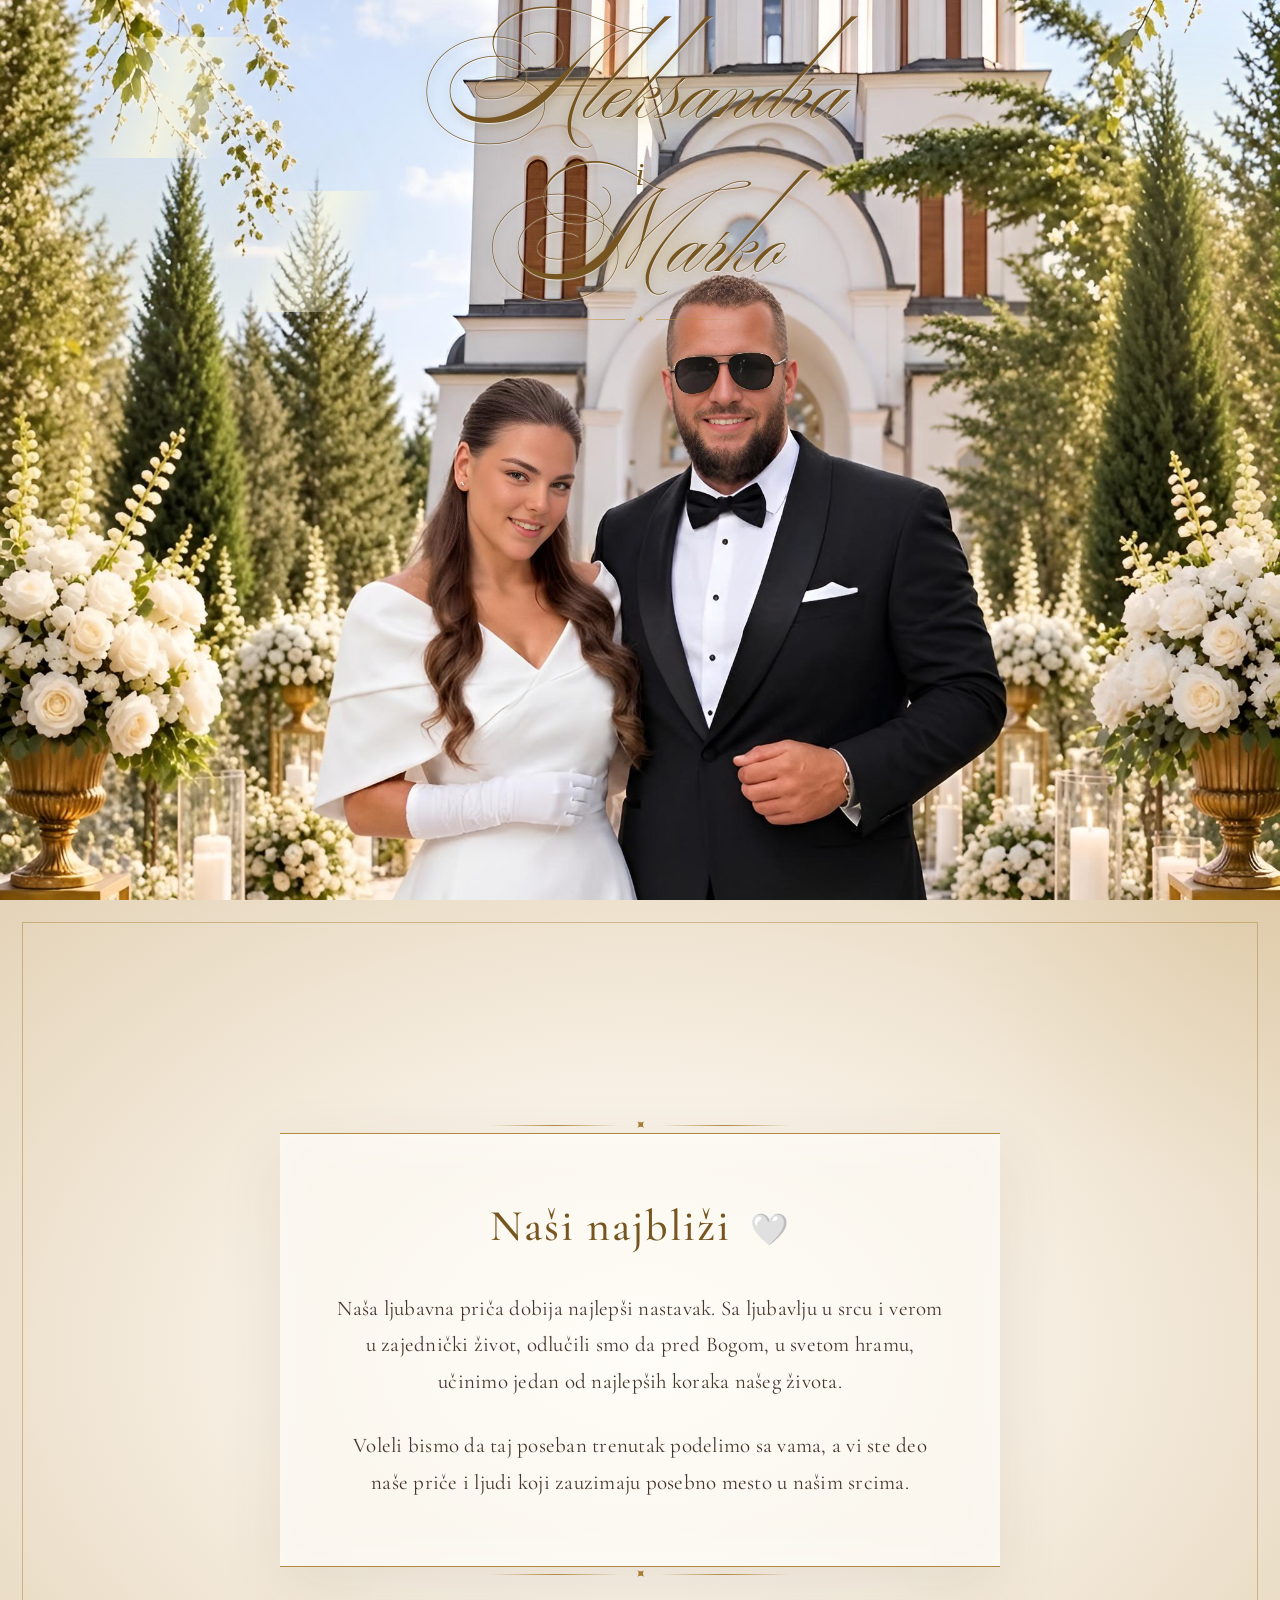
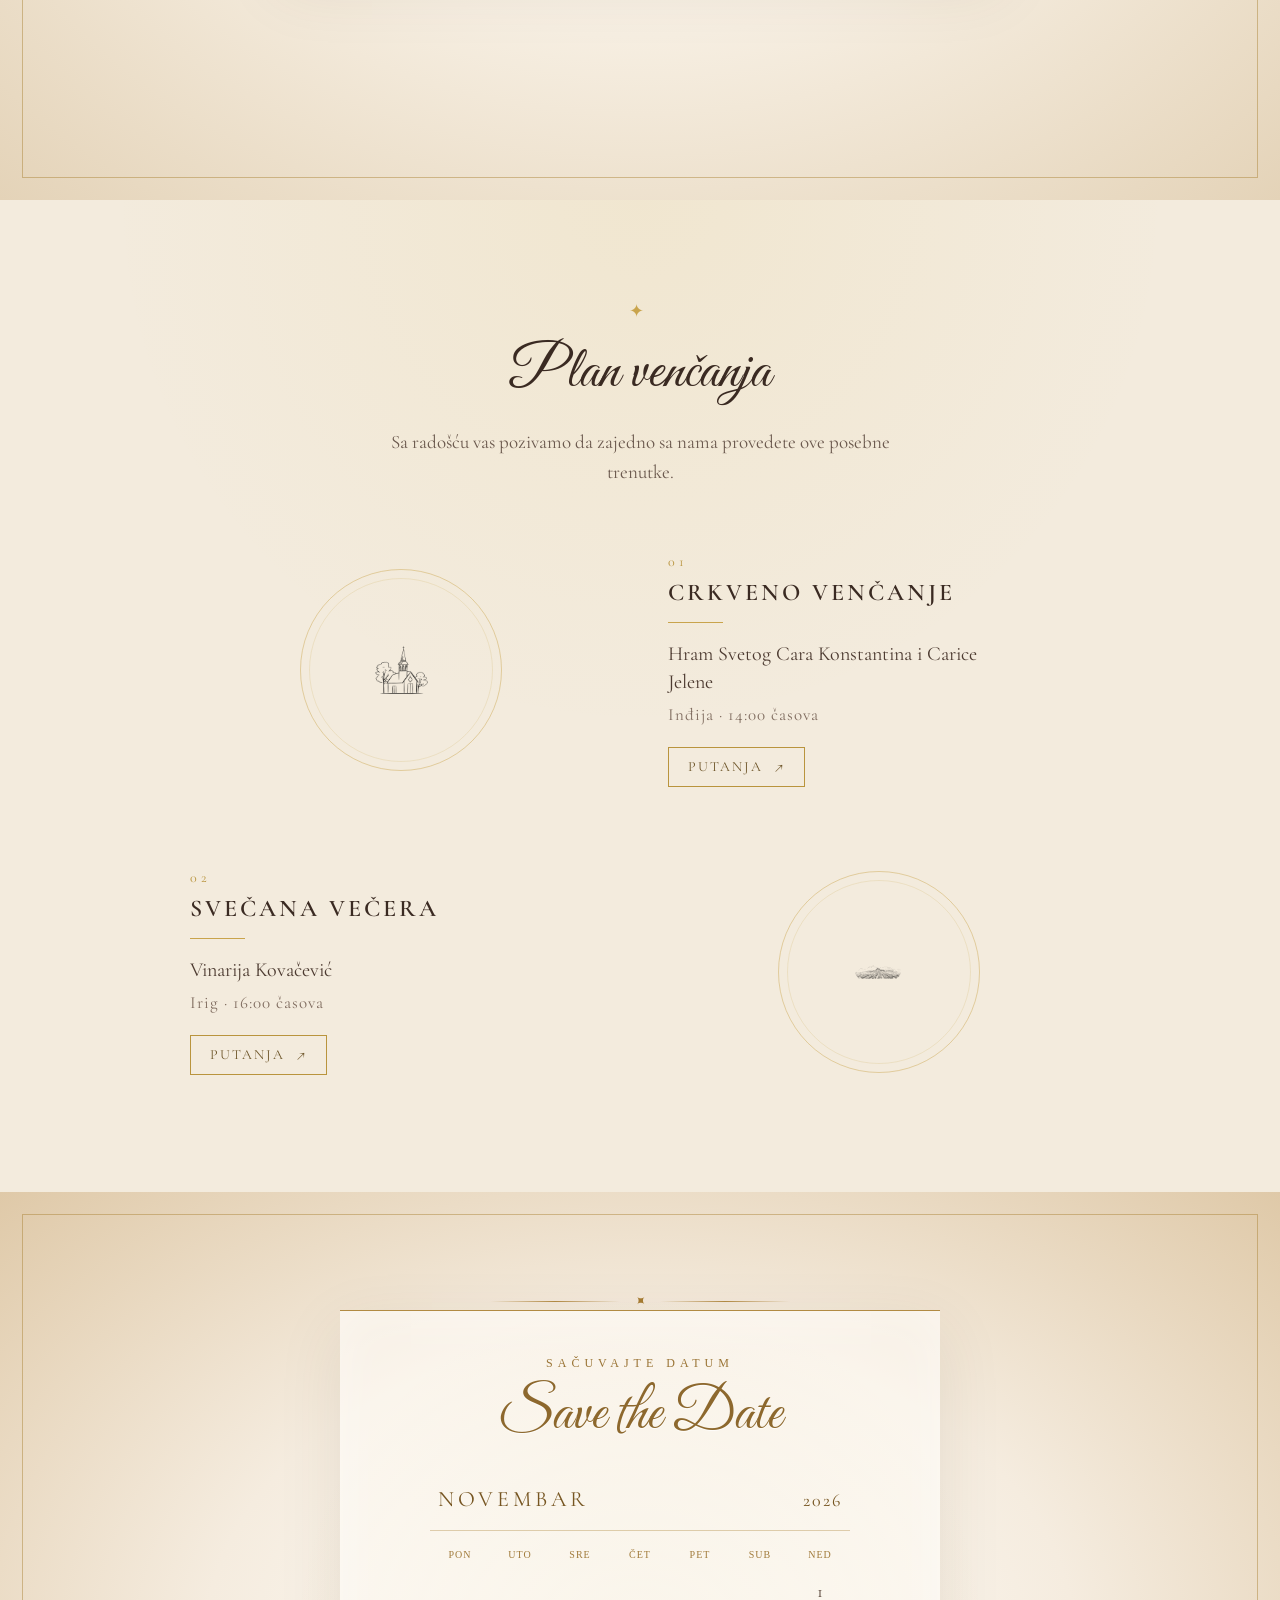
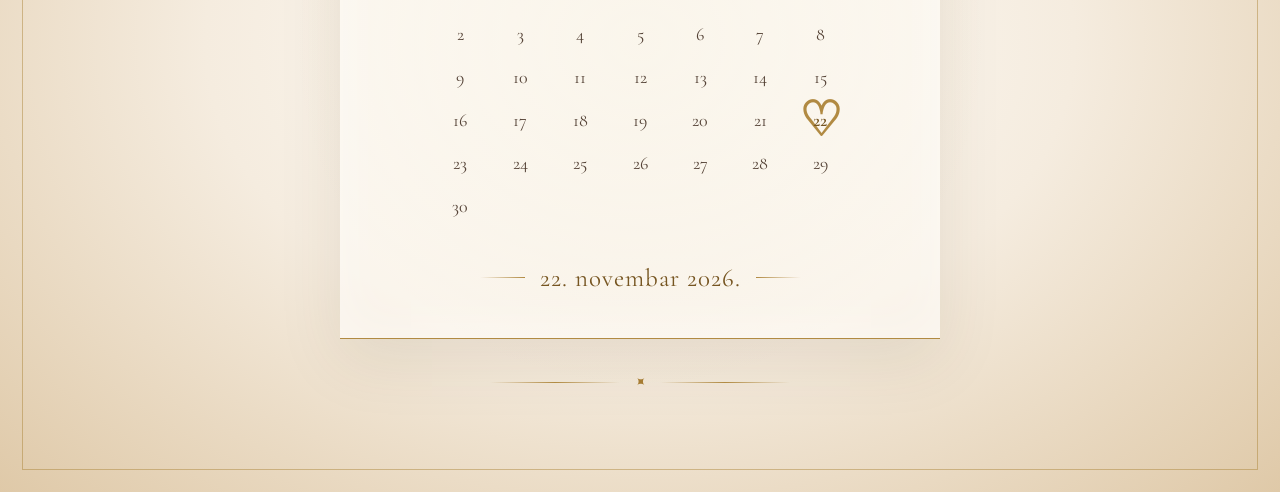
==== commit 3f7a0801: "final" ====
--- a/main.html
+++ b/main.html
@@ -73,13 +73,7 @@
 
             <span class="name">Marko</span>
 
-            <div class="hero-date">
-                <span>22</span>
-                <span class="date-dot">·</span>
-                <span>NOVEMBAR</span>
-                <span class="date-dot">·</span>
-                <span>2026</span>
-            </div>
+         
 
             <div class="hero-bottom-ornament">
                 <span></span>
@@ -362,9 +356,7 @@
 
     </section>
 
-    <audio id="weddingMusic" preload="auto">
-    <source src="audio/tarapana.mp3" type="audio/mpeg">
-</audio>
+  
 
 
     <script src="script.js"></script>
--- a/style.css
+++ b/style.css
@@ -2006,12 +2006,12 @@
 
     #openInvitation {
         bottom: 33%;
-        padding: 9px 20px;
+        padding: 5px 5px;
         font-size: 9px;
         letter-spacing: 2px;
         transform:
             translateX(-50%)
-            rotate(8deg);
+            rotate(7deg);
     }
 
     #openInvitation:hover {
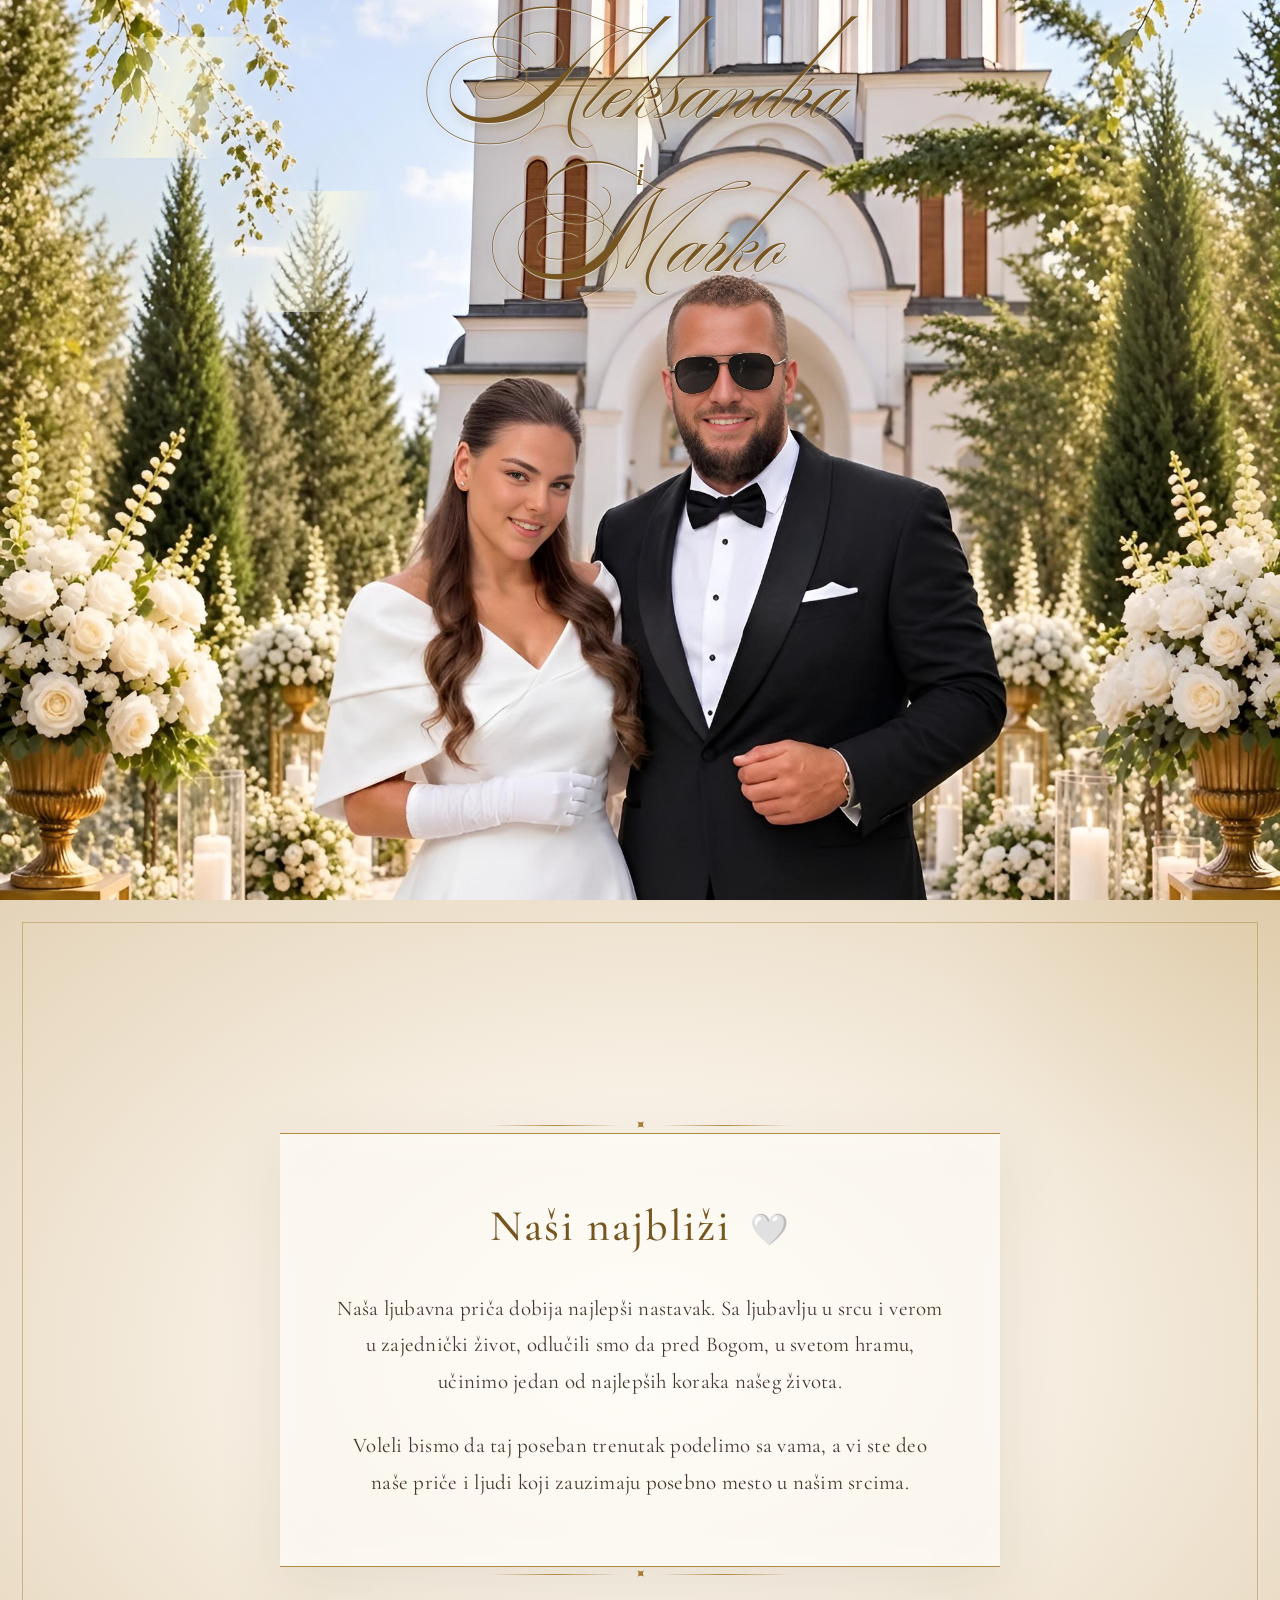
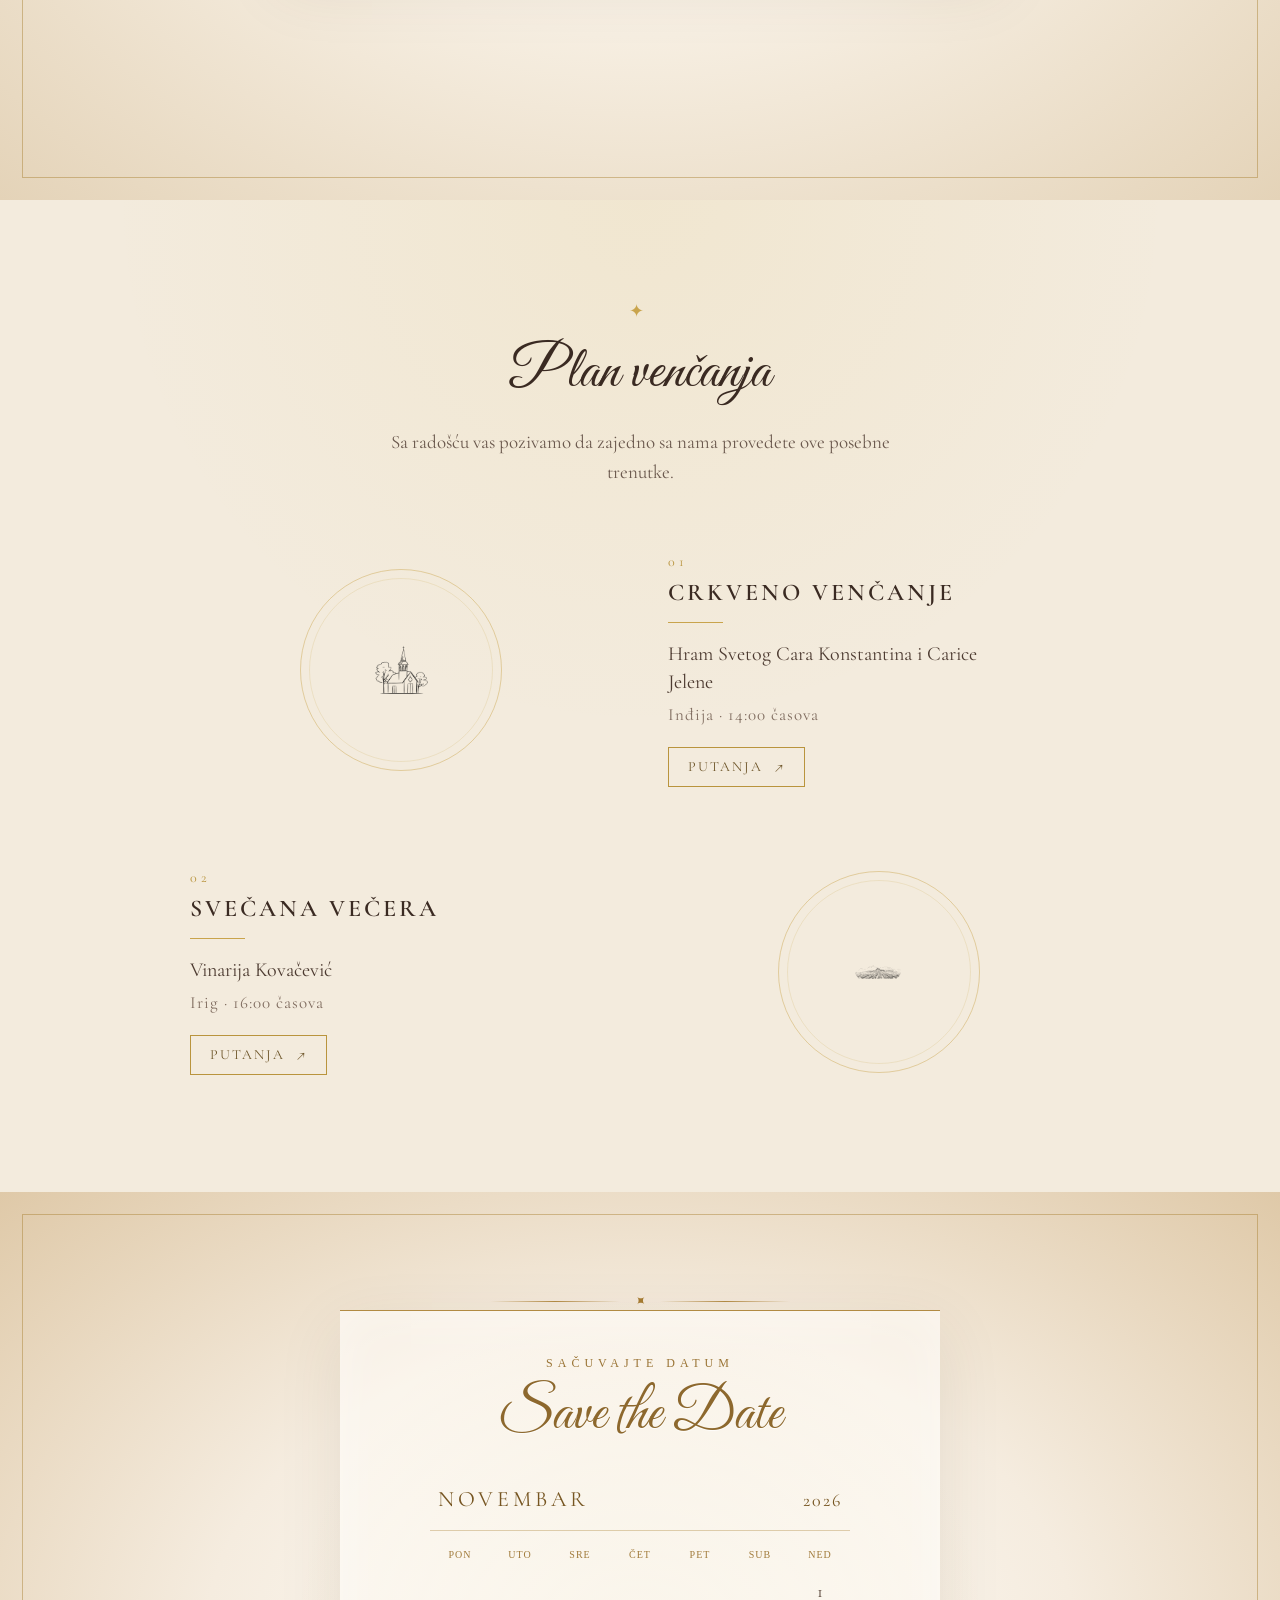
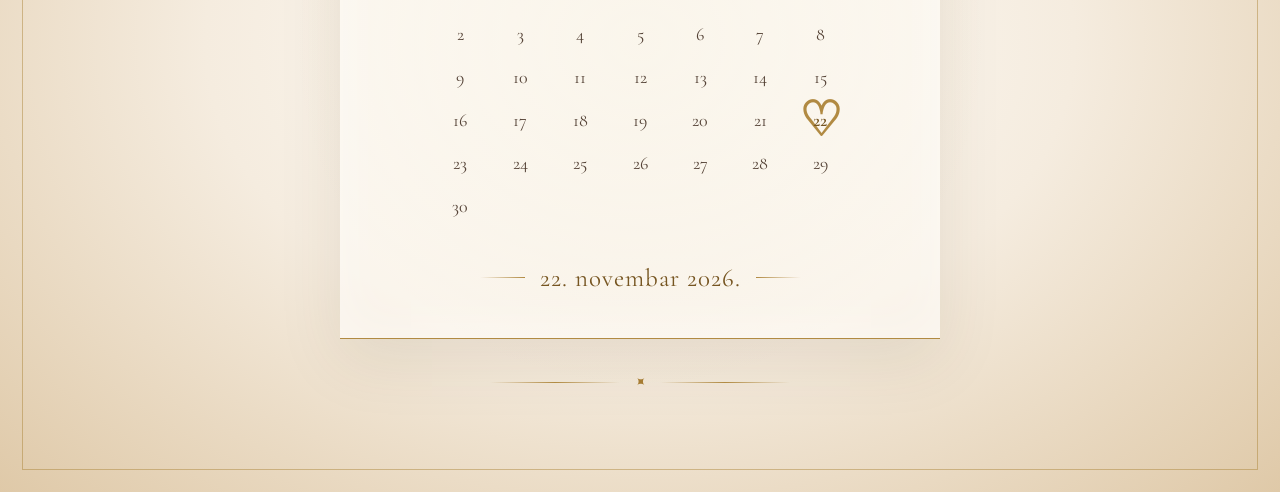
==== commit da0568d6: "final" ====
--- a/main.html
+++ b/main.html
@@ -75,11 +75,7 @@
 
          
 
-            <div class="hero-bottom-ornament">
-                <span></span>
-                <span>✦</span>
-                <span></span>
-            </div>
+           
 
         </div>
 
@@ -175,15 +171,17 @@
                     <p class="location-place">
                         Inđija · 14:00 časova
                     </p>
-
+                     
                     <a
-                        href="https://www.google.com/maps/search/?api=1&query=Hram+Svetog+Cara+Konstantina+i+Carice+Jelene+Indjija"
-                        target="_blank"
-                        class="route-button"
-                    >
-                        <span>PUTANJA</span>
-                        <span class="arrow">↗</span>
-                    </a>
+    href="https://www.google.com/maps/search/?api=1&query=Hram+Svetog+Cara+Konstantina+i+Carice+Jelene+Indjija"
+    target="_blank"
+    rel="noopener noreferrer"
+    class="route-button church-route"
+>
+    <span>PUTANJA</span>
+    <span class="arrow">↗</span>
+</a>
+    
 
                 </div>
 
--- a/style.css
+++ b/style.css
@@ -2044,7 +2044,8 @@
     }
 
     .couple-names {
-        top: 3%;
+        top: 7%;
+       
     }
 
     .couple-names .name {
@@ -2146,8 +2147,7 @@
 @media (max-width: 700px) {
 
     .wedding-plan {
-        padding:
-            75px 20px 85px;
+        padding: 75px 20px 85px;
     }
 
     .wedding-plan h2 {
@@ -2170,40 +2170,61 @@
         flex-direction: column;
         gap: 25px;
         direction: ltr;
+        position: relative;
     }
 
     .plan-item:nth-child(2) .plan-content {
         direction: ltr;
     }
+
+    /* =========================
+       SLIKA
+    ========================= */
 
     .location-image {
         width: 220px;
         height: 200px;
+        position: relative;
+        z-index: 1;
     }
 
     .location-image::before {
         width: 190px;
         height: 190px;
+        pointer-events: none;
     }
 
     .location-image::after {
         width: 250px;
         height: 250px;
+        pointer-events: none;
     }
 
     .location-image img {
         width: 700px;
         height: 450px;
-    }
+        position: relative;
+        z-index: 1;
+        pointer-events: none;
+    }
+
+    /* =========================
+       SADRŽAJ + DUGME
+    ========================= */
 
     .plan-content {
         width: 100%;
         text-align: center;
+        position: relative;
+        z-index: 50;
+    }
+
+    .plan-content h3 {
+        font-size: 24px;
     }
 
     .gold-line {
-        margin:
-            13px auto 16px;
+        margin: 13px auto 16px;
     }
 
     .location-name {
@@ -2215,9 +2236,26 @@
 
     .location-place {
         font-size: 16px;
-    }
-}
-
+        margin-bottom: 22px;
+    }
+
+    /* =========================
+       PUTANJA
+    ========================= */
+
+    .route-button {
+        position: relative;
+        z-index: 100;
+        pointer-events: auto;
+        display: inline-flex;
+        align-items: center;
+        justify-content: center;
+    }
+
+    .route-button .arrow {
+        pointer-events: none;
+    }
+}
 /* =========================================================
    MOBILNI - SAVE THE DATE
 ========================================================= */
